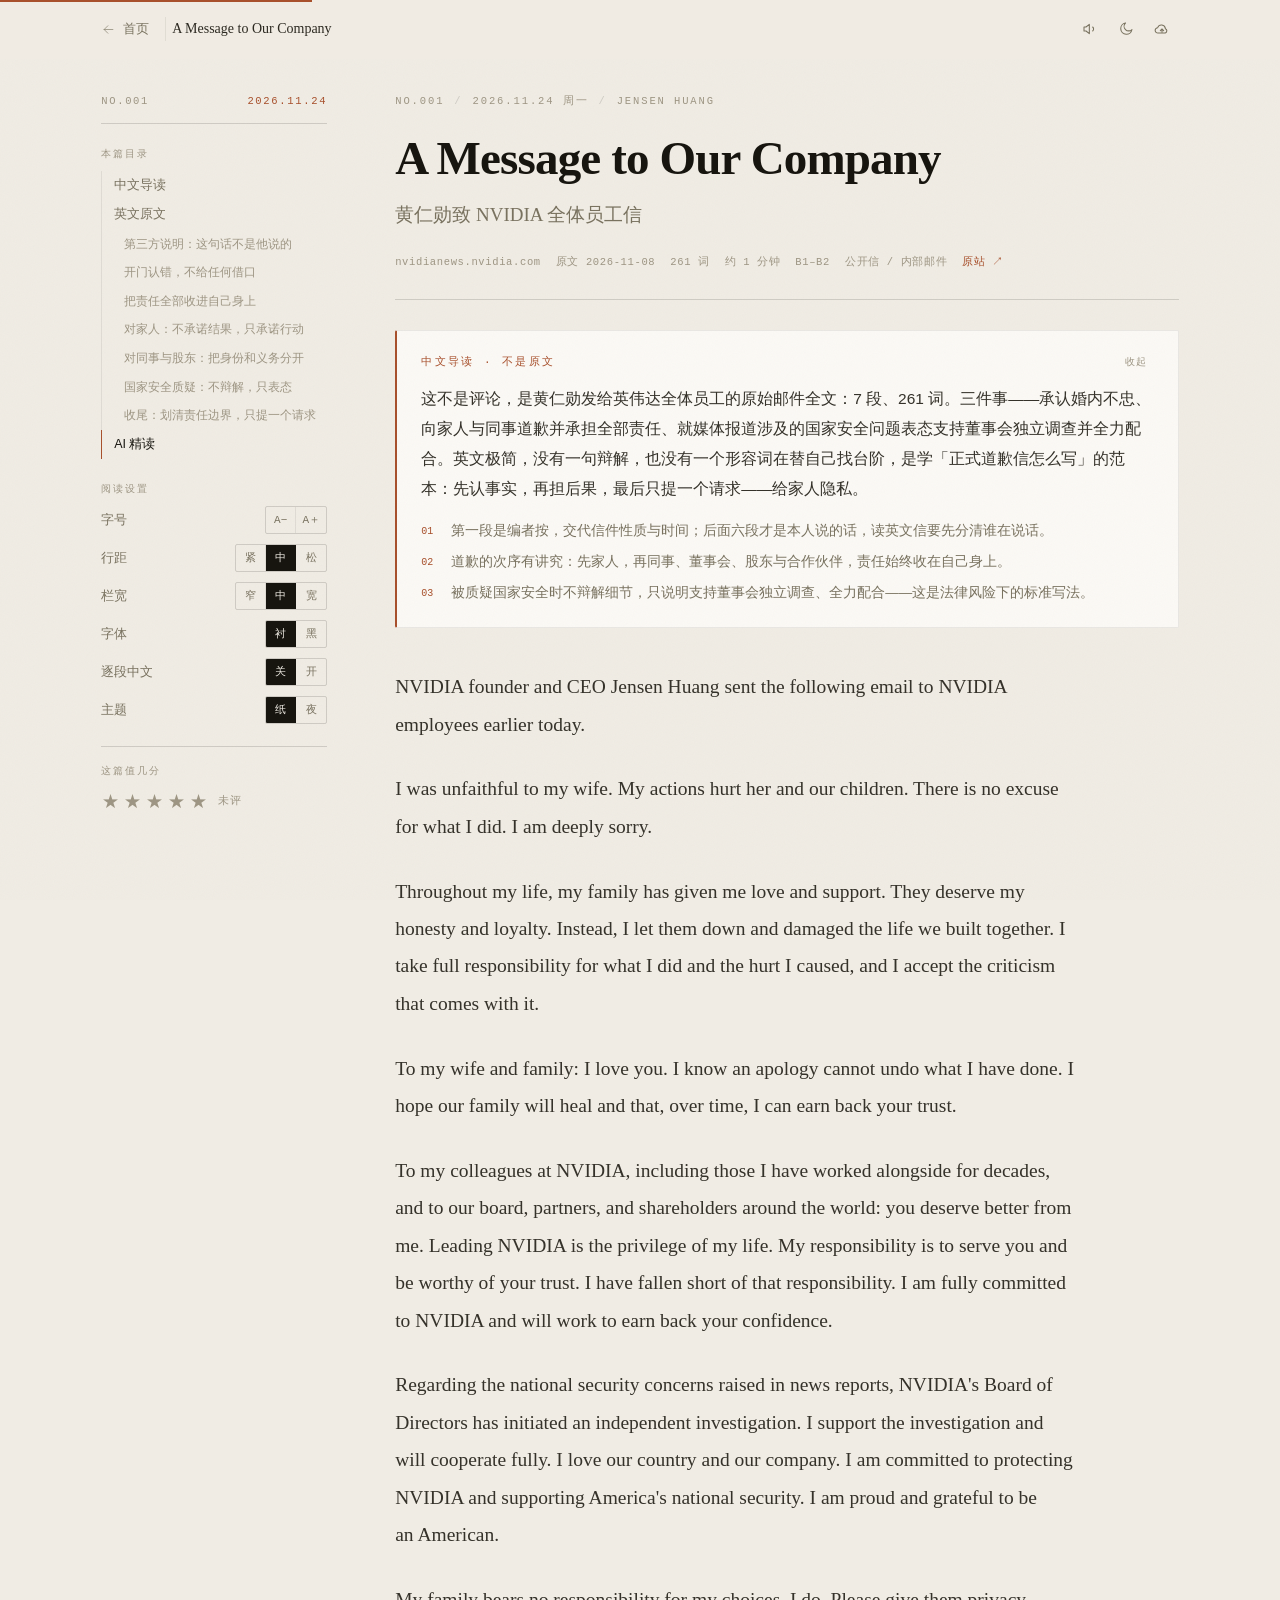
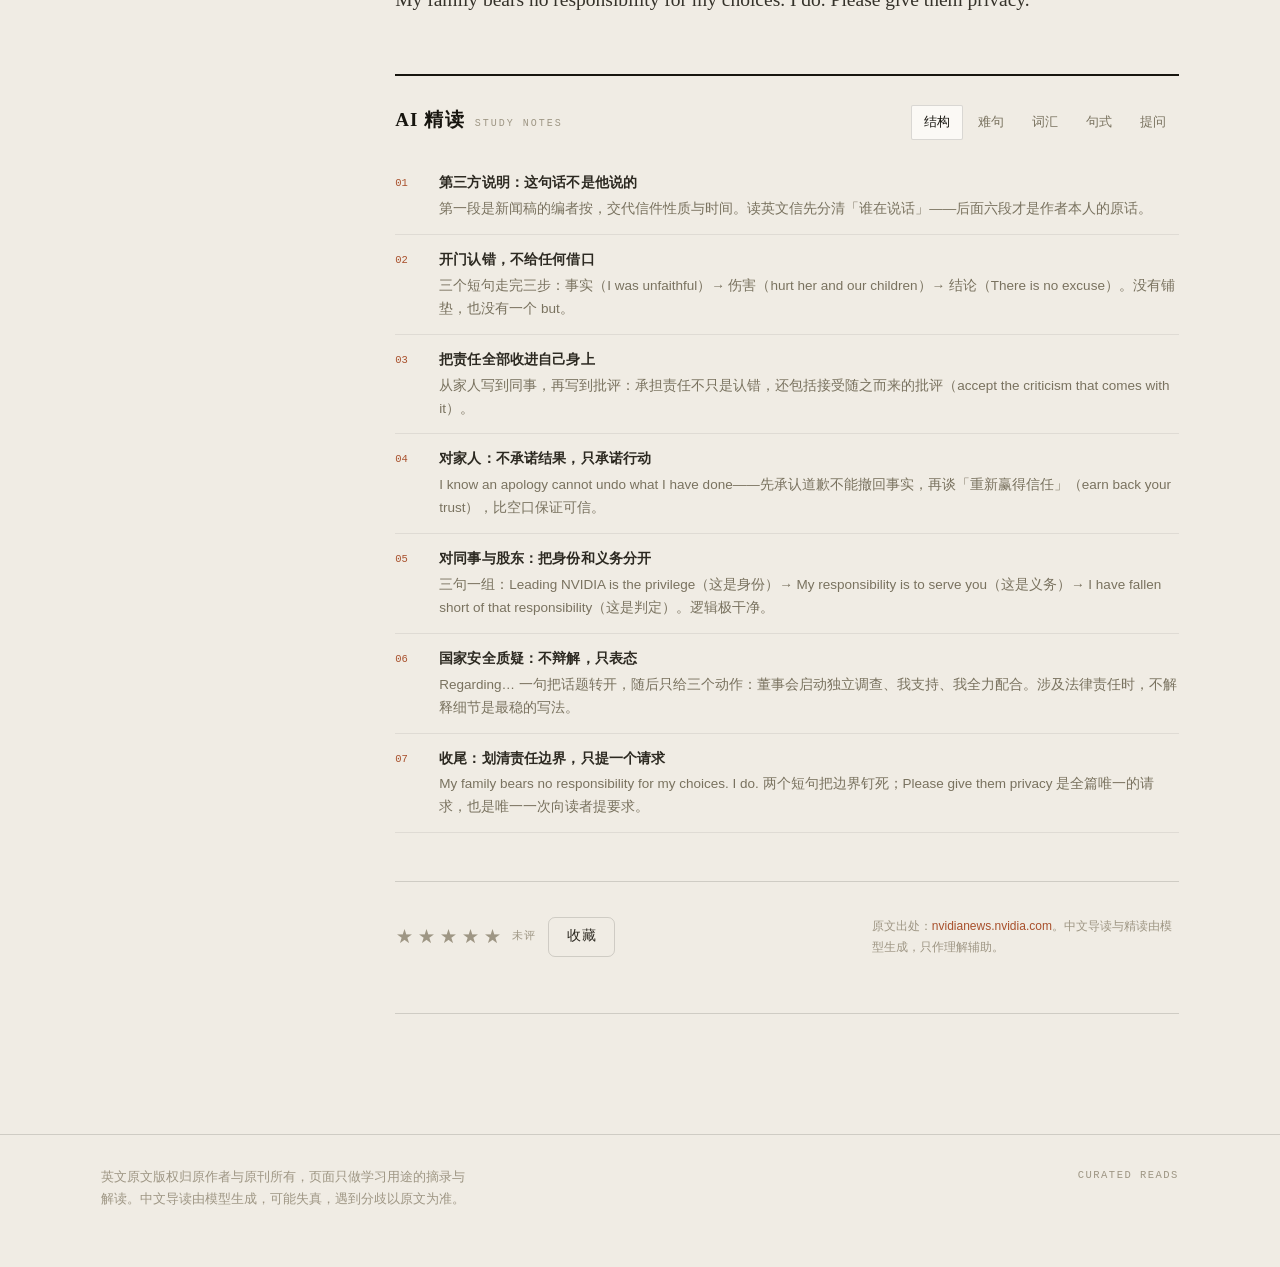
==== read.html @ 5b5bfa66 "重构为资料库式界面：独立阅读页 + AI 精读 + 同步重写 界面 - 首页改成应用壳：左侧资料库导航（文章/书籍/剧集/电影/收藏）+ 大标题 + 排序 + 继续阅读卡片 - 新增 read.htm" ====
<!DOCTYPE html>
<html lang="zh-CN" data-theme="paper">
<head>
<meta charset="utf-8">
<meta name="viewport" content="width=device-width, initial-scale=1, viewport-fit=cover">
<title>阅读 · Curated Reads</title>
<meta name="description" content="英文原文全文 + 中文导读 + AI 精读。">
<meta name="theme-color" content="#f2efe8" media="(prefers-color-scheme: light)">
<meta name="theme-color" content="#0c0d10" media="(prefers-color-scheme: dark)">
<link rel="icon" href="data:image/svg+xml,%3Csvg xmlns='http://www.w3.org/2000/svg' viewBox='0 0 32 32'%3E%3Crect width='32' height='32' fill='%2316140e'/%3E%3Ctext x='16' y='23' font-family='Georgia,serif' font-size='20' font-style='italic' fill='%23f2efe8' text-anchor='middle'%3ER%3C/text%3E%3C/svg%3E">
<link rel="stylesheet" href="assets/css/base.css">
<link rel="stylesheet" href="assets/css/read.css">
<script>
(function () {
  try {
    var p = JSON.parse(localStorage.getItem('cr.prefs.v2') || '{}');
    var t = p.theme || (window.matchMedia('(prefers-color-scheme: dark)').matches ? 'night' : 'paper');
    document.documentElement.dataset.theme = t;
  } catch (e) { document.documentElement.dataset.theme = 'paper'; }
})();
</script>
</head>
<body>

<div class="progress"><i id="bar"></i></div>

<header class="rbar" id="rbar">
  <div class="shell rbar__in">
    <a class="rbar__back" href="./"><svg viewBox="0 0 24 24" fill="none" stroke="currentColor" stroke-linecap="round" stroke-linejoin="round"><path d="M19 12H5M11 18l-6-6 6-6"/></svg>首页</a>
    <span class="rbar__title" id="rbarTitle"></span>
    <div class="rbar__tools">
      <button class="tool rail-toggle" id="openRail" aria-label="目录与设置"><svg viewBox="0 0 24 24" fill="none" stroke="currentColor" stroke-linecap="round"><path d="M4 7h16M4 12h16M4 17h16"/></svg></button>
      <button class="tool" id="speakBtn" aria-label="朗读原文" title="朗读原文（英文）"><svg viewBox="0 0 24 24" fill="none" stroke="currentColor" stroke-linecap="round" stroke-linejoin="round"><path d="M11 5 6 9H3v6h3l5 4z"/><path d="M16 9a4 4 0 0 1 0 6"/></svg></button>
      <button class="tool" data-theme-toggle data-theme-icon aria-label="切换深浅色"><svg viewBox="0 0 24 24" fill="none" stroke="currentColor" stroke-linecap="round" stroke-linejoin="round"><path d="M21 12.8A8.5 8.5 0 1 1 11.2 3a6.6 6.6 0 0 0 9.8 9.8z"/></svg></button>
      <button class="tool" data-open-sync aria-label="同步评分"><svg viewBox="0 0 24 24" fill="none" stroke="currentColor" stroke-linecap="round" stroke-linejoin="round"><path d="M6 18a4 4 0 0 1-.5-8 6 6 0 0 1 11.6 1.5A3.5 3.5 0 0 1 17 18z"/><path d="M12 12v5M9.5 14.5 12 12l2.5 2.5"/></svg></button>
    </div>
  </div>
</header>

<div class="scrim" id="railScrim"></div>

<main class="shell reader">

  <aside class="rail" id="rail">
    <div class="rail__issue"><span id="railNo">No.—</span><b id="railDate"></b></div>

    <p class="rail__label">本篇目录</p>
    <ul class="toc" id="toc"></ul>

    <p class="rail__label">阅读设置</p>
    <div class="prefs">
      <div class="pref">
        <span>字号</span>
        <span class="pref__seg"><button data-size="-1" aria-label="减小字号">A−</button><button data-size="1" aria-label="增大字号">A＋</button></span>
      </div>
      <div class="pref">
        <span>行距</span>
        <span class="pref__seg" id="leadSeg"><button data-lead="0">紧</button><button data-lead="1">中</button><button data-lead="2">松</button></span>
      </div>
      <div class="pref">
        <span>栏宽</span>
        <span class="pref__seg" id="measureSeg"><button data-measure="0">窄</button><button data-measure="1">中</button><button data-measure="2">宽</button></span>
      </div>
      <div class="pref">
        <span>字体</span>
        <span class="pref__seg" id="fontSeg"><button data-font="serif">衬</button><button data-font="sans">黑</button></span>
      </div>
      <div class="pref" id="transPref" hidden>
        <span>逐段中文</span>
        <span class="pref__seg" id="transSeg"><button data-trans="0">关</button><button data-trans="1">开</button></span>
      </div>
      <div class="pref">
        <span>主题</span>
        <span class="pref__seg" id="themeSeg"><button data-theme-set="paper">纸</button><button data-theme-set="night">夜</button></span>
      </div>
    </div>

    <div class="rail__rate">
      <p class="rail__label" style="margin-top:0">这篇值几分</p>
      <div id="railStars"></div>
    </div>
  </aside>

  <article class="doc" id="doc">
    <div class="doc__head">
      <p class="kicker">载入中…</p>
    </div>
  </article>

</main>

<footer class="foot">
  <div class="shell foot__in">
    <p>英文原文版权归原作者与原刊所有，页面只做学习用途的摘录与解读。中文导读由模型生成，可能失真，遇到分歧以原文为准。</p>
    <div class="foot__meta">CURATED READS</div>
  </div>
</footer>

<script src="assets/js/lib.js"></script>
<script src="assets/js/repo.js"></script>
<script src="assets/js/read.js"></script>
</body>
</html>
---- assets/css/base.css ----
/* ═══════════════════════════════════════════════════════════
   Curated Reads · 设计系统
   纸本编辑部：细线、大留白、衬线英文标题、等宽微标签
   ═══════════════════════════════════════════════════════════ */

:root {
  /* 字体 */
  --font-ui: -apple-system, BlinkMacSystemFont, "Segoe UI", "PingFang SC",
    "Hiragino Sans GB", "Microsoft YaHei", "Noto Sans SC", sans-serif;
  --font-latin: "Iowan Old Style", Georgia, "Times New Roman", "Songti SC", serif;
  --font-cjk: "Songti SC", "Noto Serif SC", "Source Han Serif SC", "SimSun", serif;
  --font-mono: "SF Mono", "JetBrains Mono", Consolas, "Courier New", monospace;

  /* 纸面 · 亮 */
  --paper: #f0ece4;
  --paper-raised: #fbf9f5;
  --paper-sunken: #e6e1d6;
  --ink: #17150f;
  --ink-soft: #2c2921;
  --body: #35322a;
  --muted: #79725f;
  --faint: #9e9684;
  --rule: rgba(23, 21, 15, 0.15);
  --rule-soft: rgba(23, 21, 15, 0.075);
  --accent: #a8502c;
  --accent-ink: #fbf9f5;
  --accent-wash: rgba(168, 80, 44, 0.08);
  --shadow-sm: 0 1px 1px rgba(23, 21, 15, 0.04);
  --shadow-md: 0 1px 2px rgba(23, 21, 15, 0.05), 0 18px 40px -28px rgba(23, 21, 15, 0.35);
  --grain-opacity: 0.032;
  --grain-blend: multiply;

  /* 圆角 */
  --r-sm: 7px;
  --r-md: 11px;
  --r-lg: 16px;

  /* 尺寸 */
  --shell: 1180px;
  --gut: clamp(20px, 4vw, 52px);
  --rail: 230px;
  --sidebar: 244px;

  /* 稿面排版（阅读页可调，由 JS 覆盖到 .doc 上） */
  --rd-size: 19.5px;
  --rd-lead: 1.92;
  --rd-measure: 34em;
  --rd-font: var(--font-latin);
}

html[data-theme="night"] {
  --paper: #111214;
  --paper-raised: #191b1e;
  --paper-sunken: #0b0c0d;
  --ink: #f0efea;
  --ink-soft: #dbd9d2;
  --body: #c2c0b8;
  --muted: #94918a;
  --faint: #6e6b64;
  --rule: rgba(240, 239, 234, 0.18);
  --rule-soft: rgba(240, 239, 234, 0.085);
  --accent: #d97757;
  --accent-ink: #1a0f0a;
  --accent-wash: rgba(217, 119, 87, 0.12);
  --shadow-sm: 0 1px 1px rgba(0, 0, 0, 0.4);
  --shadow-md: 0 1px 1px rgba(0, 0, 0, 0.5), 0 24px 60px -30px rgba(0, 0, 0, 0.9);
  --grain-opacity: 0.045;
  --grain-blend: screen;
}

/* ── 基础重置 ───────────────────────────────────────────── */
*, *::before, *::after { box-sizing: border-box; }

html {
  -webkit-text-size-adjust: 100%;
  scroll-behavior: smooth;
}

body {
  margin: 0;
  background: var(--paper);
  color: var(--body);
  font-family: var(--font-ui);
  font-size: 16px;
  line-height: 1.7;
  -webkit-font-smoothing: antialiased;
  -moz-osx-font-smoothing: grayscale;
  text-rendering: optimizeLegibility;
  min-height: 100vh;
  overflow-x: hidden;
}

/* 纸面颗粒：极轻的一层，避免大色块显得数字化 */
body::after {
  content: "";
  position: fixed;
  inset: 0;
  z-index: 1;
  pointer-events: none;
  opacity: var(--grain-opacity);
  mix-blend-mode: var(--grain-blend);
  background-image: url("data:image/svg+xml,%3Csvg xmlns='http://www.w3.org/2000/svg' width='140' height='140'%3E%3Cfilter id='n'%3E%3CfeTurbulence type='fractalNoise' baseFrequency='0.9' numOctaves='3'/%3E%3C/filter%3E%3Crect width='140' height='140' filter='url(%23n)'/%3E%3C/svg%3E");
}

img, svg { display: block; max-width: 100%; }
a { color: inherit; text-decoration: none; }
button { font: inherit; color: inherit; background: none; border: 0; cursor: pointer; }
::selection { background: var(--accent); color: var(--accent-ink); }

:focus-visible {
  outline: 2px solid var(--accent);
  outline-offset: 3px;
}

.shell {
  width: 100%;
  max-width: var(--shell);
  margin: 0 auto;
  padding-inline: var(--gut);
}

.sr {
  position: absolute;
  width: 1px; height: 1px;
  padding: 0; margin: -1px;
  overflow: hidden; clip: rect(0 0 0 0);
  white-space: nowrap; border: 0;
}

/* ── 微标签：全站统一的「编辑部」语气 ───────────────────── */
.kicker {
  font-family: var(--font-mono);
  font-size: 11px;
  letter-spacing: 0.22em;
  text-transform: uppercase;
  color: var(--muted);
  font-weight: 400;
}

.rule {
  height: 1px;
  background: var(--rule);
  border: 0;
  margin: 0;
}

/* ── 按钮 ──────────────────────────────────────────────── */
.btn {
  --h: 40px;
  display: inline-flex;
  align-items: center;
  justify-content: center;
  gap: 8px;
  height: var(--h);
  padding: 0 18px;
  border: 1px solid var(--rule);
  border-radius: var(--r-sm);
  font-size: 13.5px;
  letter-spacing: 0.02em;
  color: var(--ink-soft);
  background: transparent;
  transition: background-color 0.18s ease, border-color 0.18s ease, color 0.18s ease, transform 0.18s ease;
  white-space: nowrap;
}
.btn:hover { border-color: var(--ink); color: var(--ink); }
.btn:active { transform: translateY(1px); }
.btn--solid {
  background: var(--ink);
  border-color: var(--ink);
  color: var(--paper);
}
.btn--solid:hover { background: var(--accent); border-color: var(--accent); color: var(--accent-ink); }
.btn--accent { color: var(--accent); border-color: var(--rule); }
.btn--accent:hover { border-color: var(--accent); }
.btn--ghost { border-color: transparent; color: var(--muted); padding: 0 10px; }
.btn--ghost:hover { color: var(--ink); border-color: var(--rule); }
.btn--icon { width: var(--h); padding: 0; }
.btn[disabled] { opacity: 0.45; pointer-events: none; }
.btn svg { width: 15px; height: 15px; stroke-width: 1.6; }

/* ── 评分 ──────────────────────────────────────────────── */
.stars {
  display: inline-flex;
  align-items: center;
  gap: 3px;
}
.stars button {
  padding: 1px;
  line-height: 1;
  color: var(--faint);
  font-size: 17px;
  transition: color 0.15s ease, transform 0.15s ease;
}
.stars button:hover { transform: translateY(-2px); }
.stars button.on { color: var(--accent); }
.stars .note {
  margin-left: 7px;
  font-family: var(--font-mono);
  font-size: 10.5px;
  letter-spacing: 0.1em;
  color: var(--faint);
  text-transform: uppercase;
}

/* ── 标签 ──────────────────────────────────────────────── */
.tags { display: flex; flex-wrap: wrap; gap: 6px; }
.tag {
  font-family: var(--font-mono);
  font-size: 10.5px;
  letter-spacing: 0.1em;
  text-transform: uppercase;
  color: var(--muted);
  border: 1px solid var(--rule-soft);
  padding: 3px 8px;
  border-radius: var(--r-sm);
  white-space: nowrap;
}
.tag--accent { color: var(--accent); border-color: color-mix(in srgb, var(--accent) 35%, transparent); }

/* ── 页脚 ──────────────────────────────────────────────── */
.foot {
  border-top: 1px solid var(--rule);
  margin-top: 80px;
  padding: 32px 0 56px;
}
.foot__in {
  display: flex;
  flex-wrap: wrap;
  gap: 18px 40px;
  justify-content: space-between;
  align-items: flex-start;
}
.foot p { margin: 0; max-width: 54ch; font-size: 12.5px; color: var(--faint); line-height: 1.75; }
.foot__meta { font-family: var(--font-mono); font-size: 10.5px; letter-spacing: 0.14em; text-transform: uppercase; color: var(--faint); }

/* ── 抽屉（设置 / 同步） ───────────────────────────────── */
.scrim {
  position: fixed;
  inset: 0;
  z-index: 90;
  background: rgba(10, 9, 6, 0.42);
  backdrop-filter: blur(2px);
  opacity: 0;
  pointer-events: none;
  transition: opacity 0.24s ease;
}
.scrim.on { opacity: 1; pointer-events: auto; }

.drawer {
  position: fixed;
  top: 0; right: 0;
  z-index: 91;
  width: min(420px, 92vw);
  height: 100%;
  overflow-y: auto;
  background: var(--paper-raised);
  border-left: 1px solid var(--rule);
  box-shadow: -30px 0 60px -40px rgba(0, 0, 0, 0.5);
  transform: translateX(101%);
  transition: transform 0.34s cubic-bezier(0.22, 0.8, 0.24, 1);
  padding: 22px 26px 40px;
}
.drawer.on { transform: none; }
.drawer__head {
  display: flex;
  align-items: center;
  justify-content: space-between;
  padding-bottom: 14px;
  border-bottom: 1px solid var(--rule);
  margin-bottom: 22px;
}
.drawer__head h2 {
  font-size: 15px;
  font-weight: 500;
  letter-spacing: 0.06em;
  margin: 0;
  color: var(--ink);
}
.drawer h3 {
  font-family: var(--font-mono);
  font-size: 10.5px;
  letter-spacing: 0.2em;
  text-transform: uppercase;
  color: var(--faint);
  margin: 26px 0 10px;
  font-weight: 400;
}
.field { margin-bottom: 14px; }
.field label { display: block; font-size: 12.5px; color: var(--muted); margin-bottom: 6px; }
.input {
  width: 100%;
  height: 40px;
  padding: 0 12px;
  background: var(--paper);
  border: 1px solid var(--rule);
  border-radius: var(--r-sm);
  color: var(--ink);
  font-size: 13.5px;
  font-family: var(--font-mono);
  transition: border-color 0.16s ease;
}
.input:focus { outline: none; border-color: var(--accent); }
textarea.input { height: auto; padding: 10px 12px; line-height: 1.6; resize: vertical; }

.check {
  display: flex;
  align-items: flex-start;
  gap: 9px;
  font-size: 12.5px;
  color: var(--muted);
  line-height: 1.6;
  cursor: pointer;
  margin: 10px 0;
}
.check input { margin: 3px 0 0; accent-color: var(--accent); }

.status {
  display: flex;
  align-items: center;
  gap: 8px;
  padding: 10px 12px;
  border: 1px solid var(--rule-soft);
  border-radius: var(--r-sm);
  font-size: 12.5px;
  color: var(--muted);
  background: var(--paper);
  line-height: 1.55;
}
.status .dot {
  width: 7px; height: 7px;
  border-radius: 50%;
  background: var(--faint);
  flex: none;
}
.status[data-state="ok"] .dot { background: #3f7d52; }
.status[data-state="busy"] .dot { background: var(--accent); animation: pulse 1.1s ease-in-out infinite; }
.status[data-state="err"] .dot { background: #a63a2c; }
@keyframes pulse { 50% { opacity: 0.25; } }

.hint { font-size: 12px; color: var(--faint); line-height: 1.7; margin: 10px 0 0; }
.hint code {
  font-family: var(--font-mono);
  font-size: 11px;
  background: var(--rule-soft);
  padding: 1px 5px;
  border-radius: var(--r-sm);
}
.row-2 { display: flex; gap: 10px; }
.row-2 > * { flex: 1; }

/* ── 吐司 ──────────────────────────────────────────────── */
.toast {
  position: fixed;
  left: 50%;
  bottom: 28px;
  z-index: 120;
  transform: translate(-50%, 20px);
  background: var(--ink);
  color: var(--paper);
  font-size: 13px;
  padding: 10px 18px;
  border-radius: var(--r-sm);
  opacity: 0;
  pointer-events: none;
  transition: opacity 0.22s ease, transform 0.22s ease;
  max-width: 90vw;
  text-align: center;
  box-shadow: var(--shadow-md);
}
.toast.on { opacity: 1; transform: translate(-50%, 0); }

@media (max-width: 720px) {
  .foot { margin-top: 56px; }
}
---- assets/css/read.css ----
/* ═══════════════════════════════════════════════════════════
   阅读页
   ═══════════════════════════════════════════════════════════ */

.progress {
  position: fixed;
  top: 0; left: 0;
  z-index: 60;
  height: 2px;
  width: 100%;
  background: transparent;
  pointer-events: none;
}
.progress i {
  display: block;
  height: 100%;
  width: 0;
  background: var(--accent);
  transition: width 0.08s linear;
}

/* ── 阅读页顶栏 ────────────────────────────────────────── */
.rbar {
  position: sticky;
  top: 0;
  z-index: 50;
  background: color-mix(in srgb, var(--paper) 90%, transparent);
  backdrop-filter: saturate(150%) blur(12px);
  -webkit-backdrop-filter: saturate(150%) blur(12px);
  border-bottom: 1px solid transparent;
  transition: border-color 0.2s ease, background-color 0.2s ease;
}
.rbar.stuck { border-bottom-color: var(--rule-soft); }
.rbar__in {
  display: flex;
  align-items: center;
  gap: 14px;
  height: 58px;
}
.rbar__back {
  display: inline-flex;
  align-items: center;
  gap: 7px;
  font-size: 13px;
  color: var(--muted);
  transition: color 0.16s ease;
  flex: none;
}
.rbar__back:hover { color: var(--ink); }
.rbar__back svg { width: 15px; height: 15px; }

.rbar__title {
  min-width: 0;
  flex: 1;
  font-family: var(--font-latin);
  font-size: 14px;
  color: var(--ink-soft);
  white-space: nowrap;
  overflow: hidden;
  text-overflow: ellipsis;
  opacity: 0;
  transform: translateY(4px);
  transition: opacity 0.24s ease, transform 0.24s ease;
  padding-left: 6px;
  border-left: 1px solid var(--rule-soft);
  margin-left: 2px;
}
.rbar.stuck .rbar__title { opacity: 1; transform: none; }

.rbar__tools { display: flex; align-items: center; gap: 2px; flex: none; }
.tool {
  width: 34px; height: 34px;
  display: grid; place-items: center;
  color: var(--muted);
  border-radius: 2px;
  transition: color 0.16s ease, background-color 0.16s ease;
}
.tool:hover { color: var(--ink); background: var(--rule-soft); }
.tool svg { width: 16px; height: 16px; stroke-width: 1.6; }
.tool--wide { width: auto; padding: 0 10px; gap: 6px; font-size: 12.5px; }
.tool--wide svg { width: 14px; height: 14px; }

/* ── 版式 ──────────────────────────────────────────────── */
.reader {
  display: grid;
  grid-template-columns: var(--rail) minmax(0, 1fr);
  gap: clamp(30px, 5vw, 72px);
  align-items: start;
  padding-top: clamp(22px, 3vw, 34px);
  padding-bottom: 40px;
}

.rail {
  position: sticky;
  top: 82px;
  max-height: calc(100vh - 106px);
  overflow-y: auto;
  overscroll-behavior: contain;
  padding-right: 4px;
  scrollbar-width: thin;
}
.rail::-webkit-scrollbar { width: 3px; }
.rail::-webkit-scrollbar-thumb { background: var(--rule); }

.rail__issue {
  font-family: var(--font-mono);
  font-size: 10.5px;
  letter-spacing: 0.16em;
  text-transform: uppercase;
  color: var(--faint);
  padding-bottom: 12px;
  border-bottom: 1px solid var(--rule);
  display: flex;
  justify-content: space-between;
  gap: 10px;
}
.rail__issue b { color: var(--accent); font-weight: 500; }

.rail__label {
  font-family: var(--font-mono);
  font-size: 10px;
  letter-spacing: 0.2em;
  text-transform: uppercase;
  color: var(--faint);
  margin: 22px 0 8px;
}

.toc { list-style: none; margin: 0; padding: 0; border-left: 1px solid var(--rule-soft); }
.toc a {
  display: block;
  padding: 5px 0 5px 12px;
  margin-left: -1px;
  border-left: 1px solid transparent;
  font-size: 12.5px;
  line-height: 1.55;
  color: var(--muted);
  transition: color 0.16s ease, border-color 0.16s ease;
}
.toc a:hover { color: var(--ink); }
.toc a.on { color: var(--ink); border-left-color: var(--accent); }
.toc .sub a { padding-left: 22px; font-size: 12px; color: var(--faint); }
.toc .sub a.on { color: var(--ink-soft); }

/* 阅读设置 */
.prefs { display: grid; gap: 10px; }
.pref {
  display: flex;
  align-items: center;
  justify-content: space-between;
  gap: 10px;
  font-size: 12.5px;
  color: var(--muted);
}
.pref__val {
  font-family: var(--font-mono);
  font-size: 10.5px;
  color: var(--faint);
  letter-spacing: 0.08em;
  min-width: 36px;
  text-align: right;
}
.pref__seg { display: flex; border: 1px solid var(--rule); border-radius: 2px; overflow: hidden; }
.pref__seg button {
  width: 30px; height: 26px;
  font-family: var(--font-mono);
  font-size: 11px;
  color: var(--muted);
  border-right: 1px solid var(--rule-soft);
  transition: background-color 0.14s ease, color 0.14s ease;
}
.pref__seg button:last-child { border-right: 0; }
.pref__seg button:hover { color: var(--ink); }
.pref__seg button.on { background: var(--ink); color: var(--paper); }

.rail__rate { margin-top: 22px; padding-top: 16px; border-top: 1px solid var(--rule); }

/* ── 文件头 ────────────────────────────────────────────── */
.doc { min-width: 0; }

.doc__head { padding-bottom: 26px; border-bottom: 1px solid var(--rule); }
.doc__kick {
  display: flex;
  flex-wrap: wrap;
  align-items: center;
  gap: 10px;
  font-family: var(--font-mono);
  font-size: 10.5px;
  letter-spacing: 0.18em;
  text-transform: uppercase;
  color: var(--faint);
  margin-bottom: 20px;
}
.doc__kick .sl { color: var(--rule); }
.doc h1 {
  margin: 0;
  font-family: var(--font-latin);
  font-weight: 600;
  font-size: clamp(28px, 4.1vw, 47px);
  line-height: 1.16;
  letter-spacing: -0.018em;
  color: var(--ink);
  text-wrap: balance;
}
.doc__zh {
  margin: 14px 0 0;
  font-family: var(--font-cjk);
  font-size: clamp(16px, 1.8vw, 19px);
  font-weight: 400;
  line-height: 1.7;
  color: var(--muted);
}
.doc__meta {
  display: flex;
  flex-wrap: wrap;
  align-items: center;
  gap: 6px 15px;
  margin-top: 22px;
  font-family: var(--font-mono);
  font-size: 10.5px;
  letter-spacing: 0.06em;
  color: var(--faint);
}
.doc__meta > span { white-space: nowrap; }
.doc__meta a { color: var(--accent); border-bottom: 1px solid transparent; }
.doc__meta a:hover { border-bottom-color: var(--accent); }

/* ── 导读 ──────────────────────────────────────────────── */
.brief {
  margin: 30px 0 0;
  padding: 22px 24px;
  background: var(--paper-raised);
  border: 1px solid var(--rule-soft);
  border-left: 2px solid var(--accent);
  border-radius: 2px;
}
.brief__head {
  display: flex;
  align-items: center;
  justify-content: space-between;
  gap: 12px;
  margin-bottom: 12px;
}
.brief__head .kicker { color: var(--accent); }
.brief__head button {
  font-family: var(--font-mono);
  font-size: 10px;
  letter-spacing: 0.14em;
  text-transform: uppercase;
  color: var(--faint);
}
.brief__head button:hover { color: var(--ink); }
.brief p {
  margin: 0;
  font-size: 15.5px;
  line-height: 1.95;
  color: var(--body);
}
.brief__points { list-style: none; margin: 16px 0 0; padding: 0; display: grid; gap: 8px; }
.brief__points li {
  display: grid;
  grid-template-columns: 22px 1fr;
  gap: 8px;
  font-size: 13.5px;
  line-height: 1.7;
  color: var(--muted);
}
.brief__points .n { font-family: var(--font-mono); font-size: 10px; color: var(--accent); padding-top: 3px; }
.brief.collapsed p, .brief.collapsed .brief__points { display: none; }

/* ── 原文 ──────────────────────────────────────────────── */
.text {
  margin: 40px 0 0;
  font-family: var(--rd-font);
  font-size: var(--rd-size);
  line-height: var(--rd-lead);
  color: var(--body);
  max-width: var(--rd-measure);
  counter-reset: para;
}
.text > p {
  margin: 0 0 1.4em;
  position: relative;
  counter-increment: para;
  hyphens: auto;
  text-wrap: pretty;
}
.text > p::before {
  content: counter(para);
  position: absolute;
  left: -34px;
  top: 0.7em;
  font-family: var(--font-mono);
  font-size: 9.5px;
  color: var(--faint);
  opacity: 0;
  transition: opacity 0.2s ease;
  font-variant-numeric: tabular-nums;
}
.text > p:hover::before { opacity: 0.75; }
.text.nocap > p:first-of-type::first-letter {
  float: none;
  font-size: inherit;
  line-height: inherit;
  padding: 0;
  color: inherit;
  font-weight: inherit;
}
.text > p:first-of-type::first-letter {
  float: left;
  font-size: 3.32em;
  line-height: 0.82;
  padding: 0.06em 0.1em 0 0;
  color: var(--ink);
  font-weight: 600;
}
.text > p.zh {
  counter-increment: none;
  font-family: var(--font-cjk);
  font-size: 15px;
  line-height: 1.95;
  color: var(--muted);
  margin-top: -0.7em;
  padding-left: 14px;
  border-left: 1px solid var(--rule-soft);
}
.text > p.zh::before { display: none; }
.text > p.zh::first-letter { float: none; font-size: inherit; padding: 0; }

/* 生词点选 */
.text .w { cursor: pointer; border-radius: 2px; transition: background-color 0.16s ease; }
.text > p.speaking { background: var(--accent-wash); border-radius: var(--r-sm); box-shadow: 0 0 0 8px var(--accent-wash); }
.text .w:hover { background: var(--accent-wash); }
.text .w.lit { background: color-mix(in srgb, var(--accent) 22%, transparent); }

/* ── 精读 ──────────────────────────────────────────────── */
.study {
  margin: 56px 0 0;
  padding-top: 28px;
  border-top: 2px solid var(--ink);
}
.study__head {
  display: flex;
  flex-wrap: wrap;
  align-items: baseline;
  justify-content: space-between;
  gap: 14px;
  margin-bottom: 18px;
}
.study__head h2 {
  margin: 0;
  font-family: var(--font-cjk);
  font-size: 19px;
  font-weight: 700;
  letter-spacing: 0.06em;
  color: var(--ink);
}
.study__head h2 span {
  font-family: var(--font-mono);
  font-size: 10px;
  letter-spacing: 0.2em;
  color: var(--faint);
  margin-left: 10px;
  text-transform: uppercase;
  font-weight: 400;
}
.tabs { display: flex; flex-wrap: wrap; gap: 2px; }
.tabs button {
  font-size: 12.5px;
  padding: 6px 12px;
  color: var(--muted);
  border: 1px solid transparent;
  border-radius: 2px;
  transition: color 0.16s ease, background-color 0.16s ease, border-color 0.16s ease;
}
.tabs button:hover { color: var(--ink); }
.tabs button.on { color: var(--ink); background: var(--paper-raised); border-color: var(--rule); }

.panel { display: none; }
.panel.on { display: block; animation: fade 0.3s ease; }
@keyframes fade { from { opacity: 0; transform: translateY(6px); } }

.panel h3 {
  font-family: var(--font-mono);
  font-size: 10px;
  letter-spacing: 0.2em;
  text-transform: uppercase;
  color: var(--faint);
  font-weight: 400;
  margin: 24px 0 10px;
}
.panel > h3:first-child { margin-top: 0; }

/* 结构地图 */
.outline { list-style: none; margin: 0; padding: 0; }
.outline li {
  display: grid;
  grid-template-columns: 30px 1fr;
  gap: 14px;
  padding: 13px 0;
  border-bottom: 1px solid var(--rule-soft);
}
.outline .no { font-family: var(--font-mono); font-size: 10.5px; color: var(--accent); padding-top: 4px; }
.outline h4 { margin: 0 0 3px; font-size: 14px; font-weight: 600; color: var(--ink-soft); letter-spacing: 0.01em; }
.outline p { margin: 0; font-size: 13.5px; line-height: 1.7; color: var(--muted); }
.outline .cue { font-family: var(--font-latin); font-style: italic; color: var(--faint); }

/* 难句 */
.sent { padding: 16px 0; border-bottom: 1px solid var(--rule-soft); }
.sent__en {
  margin: 0;
  font-family: var(--font-latin);
  font-size: 16px;
  line-height: 1.7;
  color: var(--ink-soft);
}
.sent__zh { margin: 8px 0 0; font-size: 13.5px; line-height: 1.75; color: var(--muted); }
.sent__gram {
  margin: 10px 0 0;
  font-size: 12.5px;
  line-height: 1.75;
  color: var(--faint);
  padding-left: 12px;
  border-left: 1px solid var(--rule);
}
.sent__gram b { color: var(--ink-soft); font-weight: 500; }

/* 词汇 */
.vocab { display: grid; gap: 0; }
.vocab__item {
  display: grid;
  grid-template-columns: minmax(0, 1fr) auto;
  align-items: baseline;
  gap: 10px;
  padding: 12px 0;
  border-bottom: 1px solid var(--rule-soft);
}
.vocab__w {
  font-family: var(--font-latin);
  font-size: 16.5px;
  color: var(--ink);
  letter-spacing: 0.01em;
}
.vocab__pos {
  font-family: var(--font-mono);
  font-size: 10px;
  letter-spacing: 0.08em;
  color: var(--faint);
  margin-left: 7px;
  text-transform: lowercase;
}
.vocab__zh { margin: 3px 0 0; font-size: 13px; color: var(--muted); line-height: 1.65; }
.vocab__ex {
  margin: 6px 0 0;
  font-family: var(--font-latin);
  font-size: 13.5px;
  line-height: 1.6;
  color: var(--faint);
  font-style: italic;
}
.vocab__say {
  width: 28px; height: 28px;
  display: grid; place-items: center;
  color: var(--faint);
  border: 1px solid var(--rule-soft);
  border-radius: 50%;
  flex: none;
}
.vocab__say:hover { color: var(--accent); border-color: var(--accent); }
.vocab__say svg { width: 12px; height: 12px; }

/* 句式 */
.pattern { padding: 15px 0; border-bottom: 1px solid var(--rule-soft); }
.pattern__p {
  margin: 0;
  font-family: var(--font-latin);
  font-size: 15.5px;
  line-height: 1.65;
  color: var(--ink);
}
.pattern__zh { margin: 5px 0 0; font-size: 13px; color: var(--muted); line-height: 1.7; }
.pattern__ex {
  margin: 8px 0 0;
  font-family: var(--font-latin);
  font-size: 13.5px;
  font-style: italic;
  line-height: 1.65;
  color: var(--faint);
}

/* 思辨 */
.quests { list-style: none; margin: 0; padding: 0; counter-reset: q; }
.quests li {
  position: relative;
  padding: 13px 0 13px 34px;
  border-bottom: 1px solid var(--rule-soft);
  font-size: 14.5px;
  line-height: 1.75;
  color: var(--body);
  counter-increment: q;
}
.quests li::before {
  content: "Q" counter(q);
  position: absolute;
  left: 0; top: 15px;
  font-family: var(--font-mono);
  font-size: 10px;
  letter-spacing: 0.06em;
  color: var(--accent);
}

/* ── 文末 ──────────────────────────────────────────────── */
.doc__foot {
  margin-top: 48px;
  padding-top: 22px;
  border-top: 1px solid var(--rule);
  display: flex;
  flex-wrap: wrap;
  align-items: center;
  gap: 14px 22px;
  justify-content: space-between;
}
.doc__foot .acts { display: flex; align-items: center; gap: 12px; flex-wrap: wrap; }
.doc__src { font-size: 12px; color: var(--faint); line-height: 1.7; max-width: 46ch; }
.doc__src a { color: var(--accent); }

.pager {
  display: grid;
  grid-template-columns: 1fr 1fr;
  gap: 1px;
  margin-top: 44px;
  border-top: 1px solid var(--rule);
}
.pager a {
  padding: 20px 0;
  display: block;
  transition: background-color 0.18s ease;
}
.pager a:hover { background: var(--accent-wash); }
.pager .k { font-family: var(--font-mono); font-size: 10px; letter-spacing: 0.18em; text-transform: uppercase; color: var(--faint); }
.pager .t {
  margin-top: 6px;
  font-family: var(--font-latin);
  font-size: 15px;
  line-height: 1.4;
  color: var(--ink-soft);
  display: -webkit-box;
  -webkit-line-clamp: 2;
  -webkit-box-orient: vertical;
  overflow: hidden;
}
.pager a.next { text-align: right; padding-left: 24px; border-left: 1px solid var(--rule); }
.pager a.prev { padding-right: 24px; }
.pager a.empty { pointer-events: none; opacity: 0.4; }

/* ── 移动端 ────────────────────────────────────────────── */
.rail-toggle { display: none; }
@media (max-width: 960px) {
  .reader { grid-template-columns: 1fr; }
  .rail {
    position: fixed;
    top: 0; left: 0;
    z-index: 91;
    width: min(320px, 88vw);
    height: 100%;
    max-height: none;
    overflow-y: auto;
    background: var(--paper-raised);
    border-right: 1px solid var(--rule);
    padding: 24px 22px 40px;
    transform: translateX(-101%);
    transition: transform 0.32s cubic-bezier(0.22, 0.8, 0.24, 1);
    box-shadow: 30px 0 60px -40px rgba(0, 0, 0, 0.5);
  }
  .rail.on { transform: none; }
  .rail-toggle { display: grid; }
  .text > p::before { display: none; }
}

@media (max-width: 640px) {
  .doc h1 { font-size: 27px; }
  .brief { padding: 18px 16px; margin-top: 24px; }
  .text { font-size: calc(var(--rd-size) - 1.5px); margin-top: 30px; }
  .doc__foot { flex-direction: column; align-items: flex-start; }
  .pager { grid-template-columns: 1fr; }
  .pager a.next { text-align: left; padding-left: 0; border-left: 0; border-top: 1px solid var(--rule-soft); }
  .tabs { width: 100%; }
  .tabs button { flex: 1; padding: 6px 4px; font-size: 12px; }
}
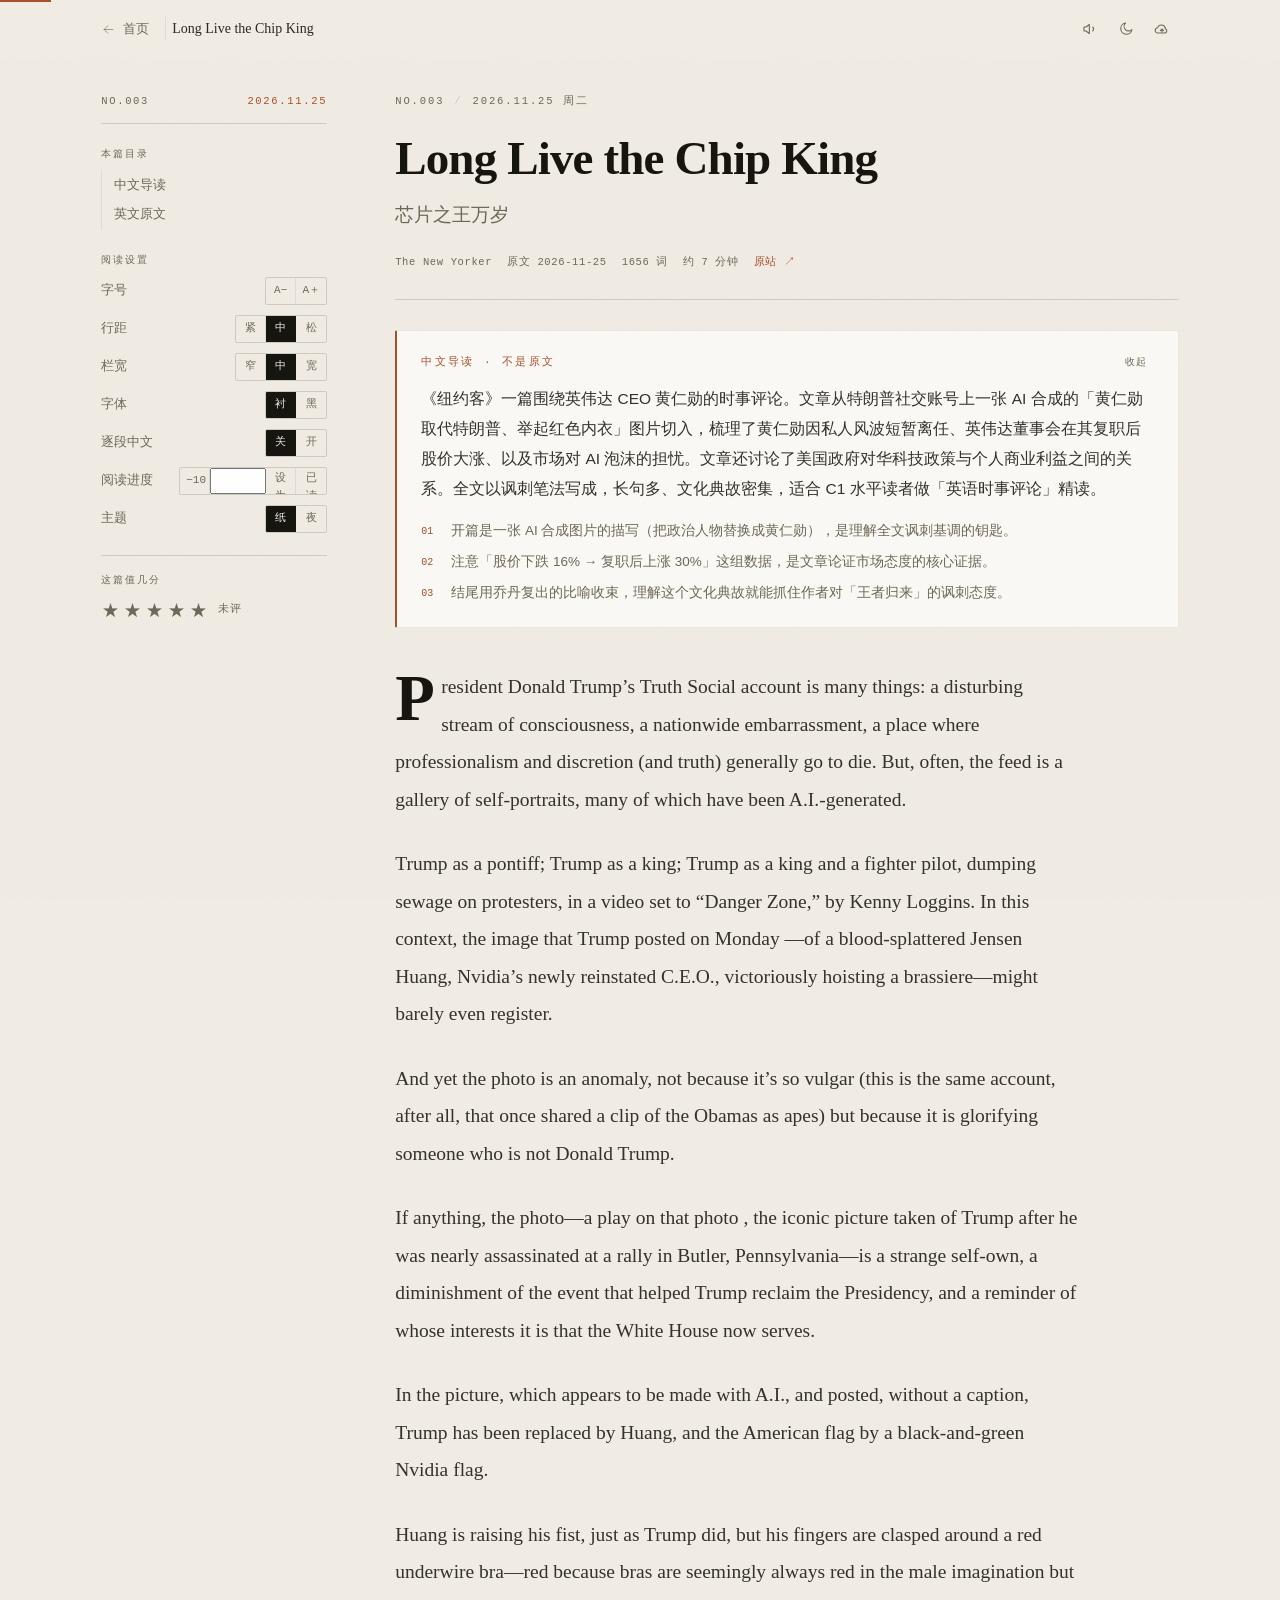
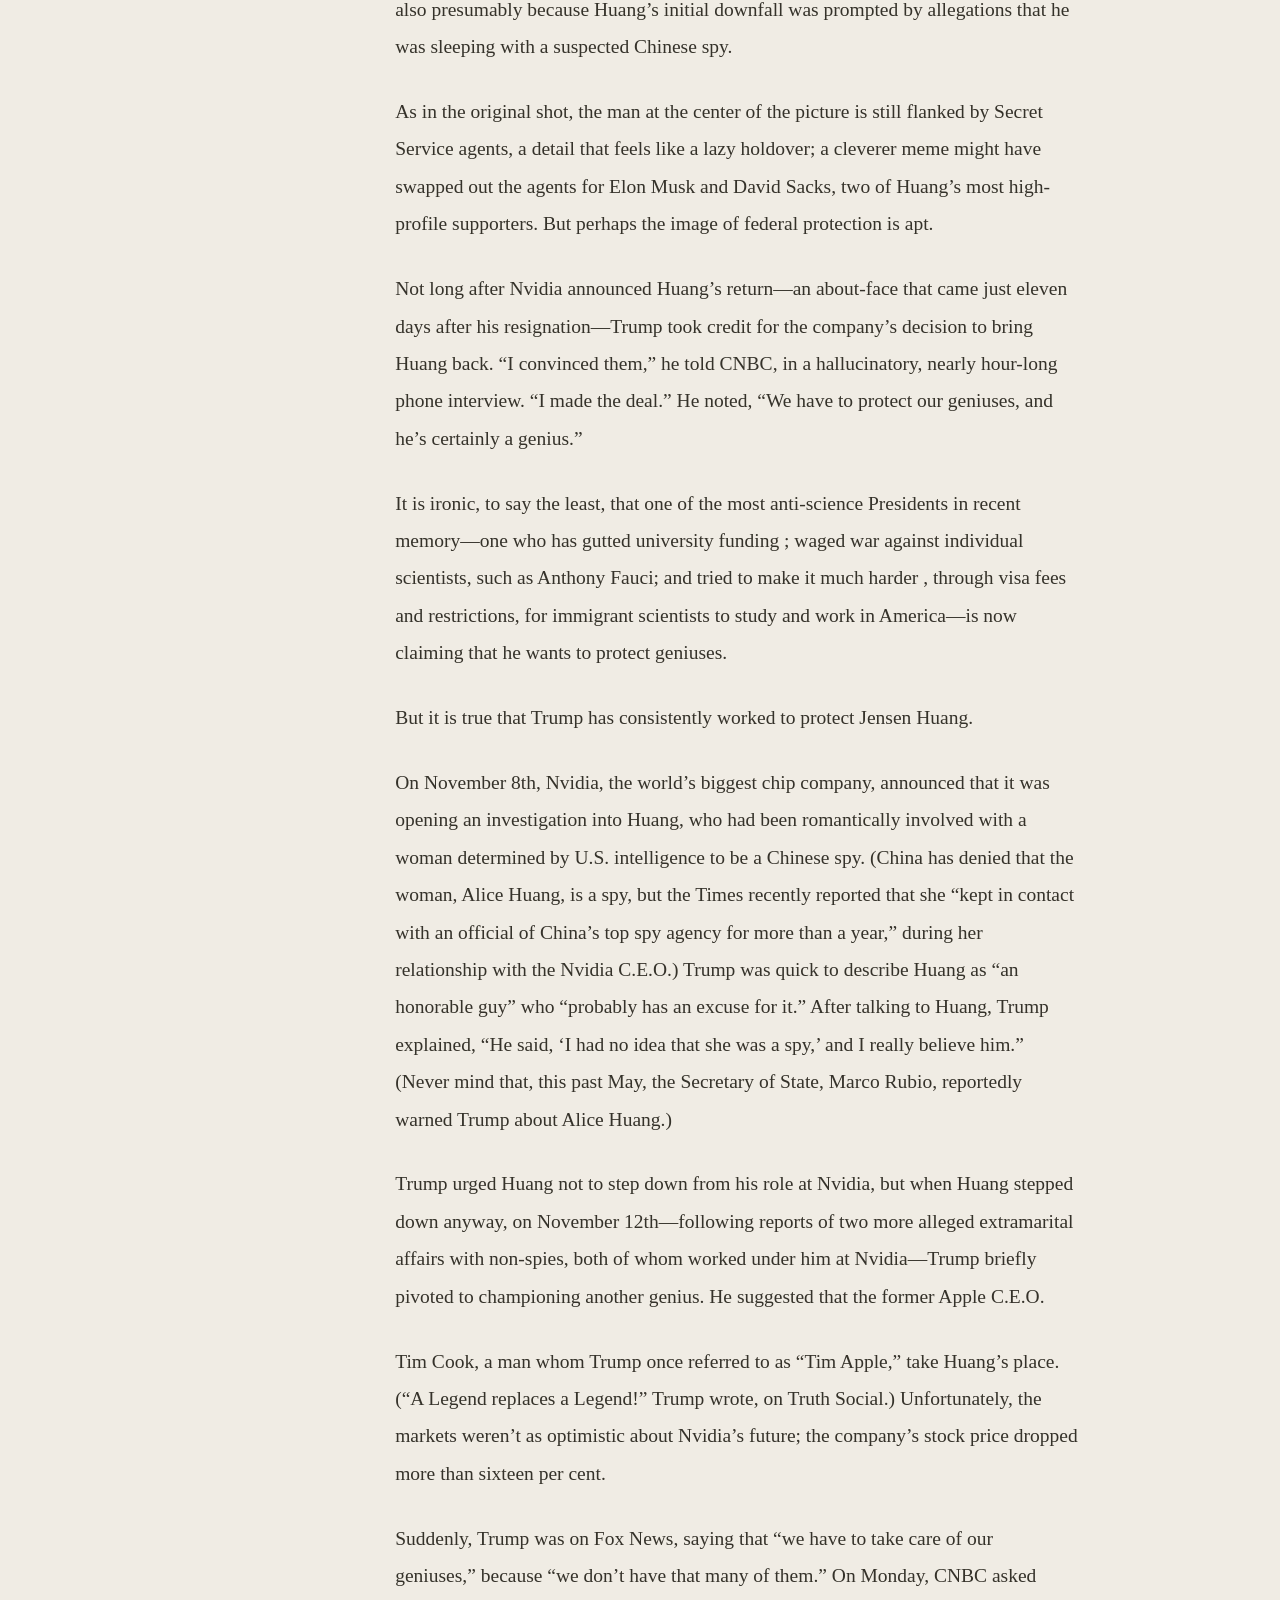
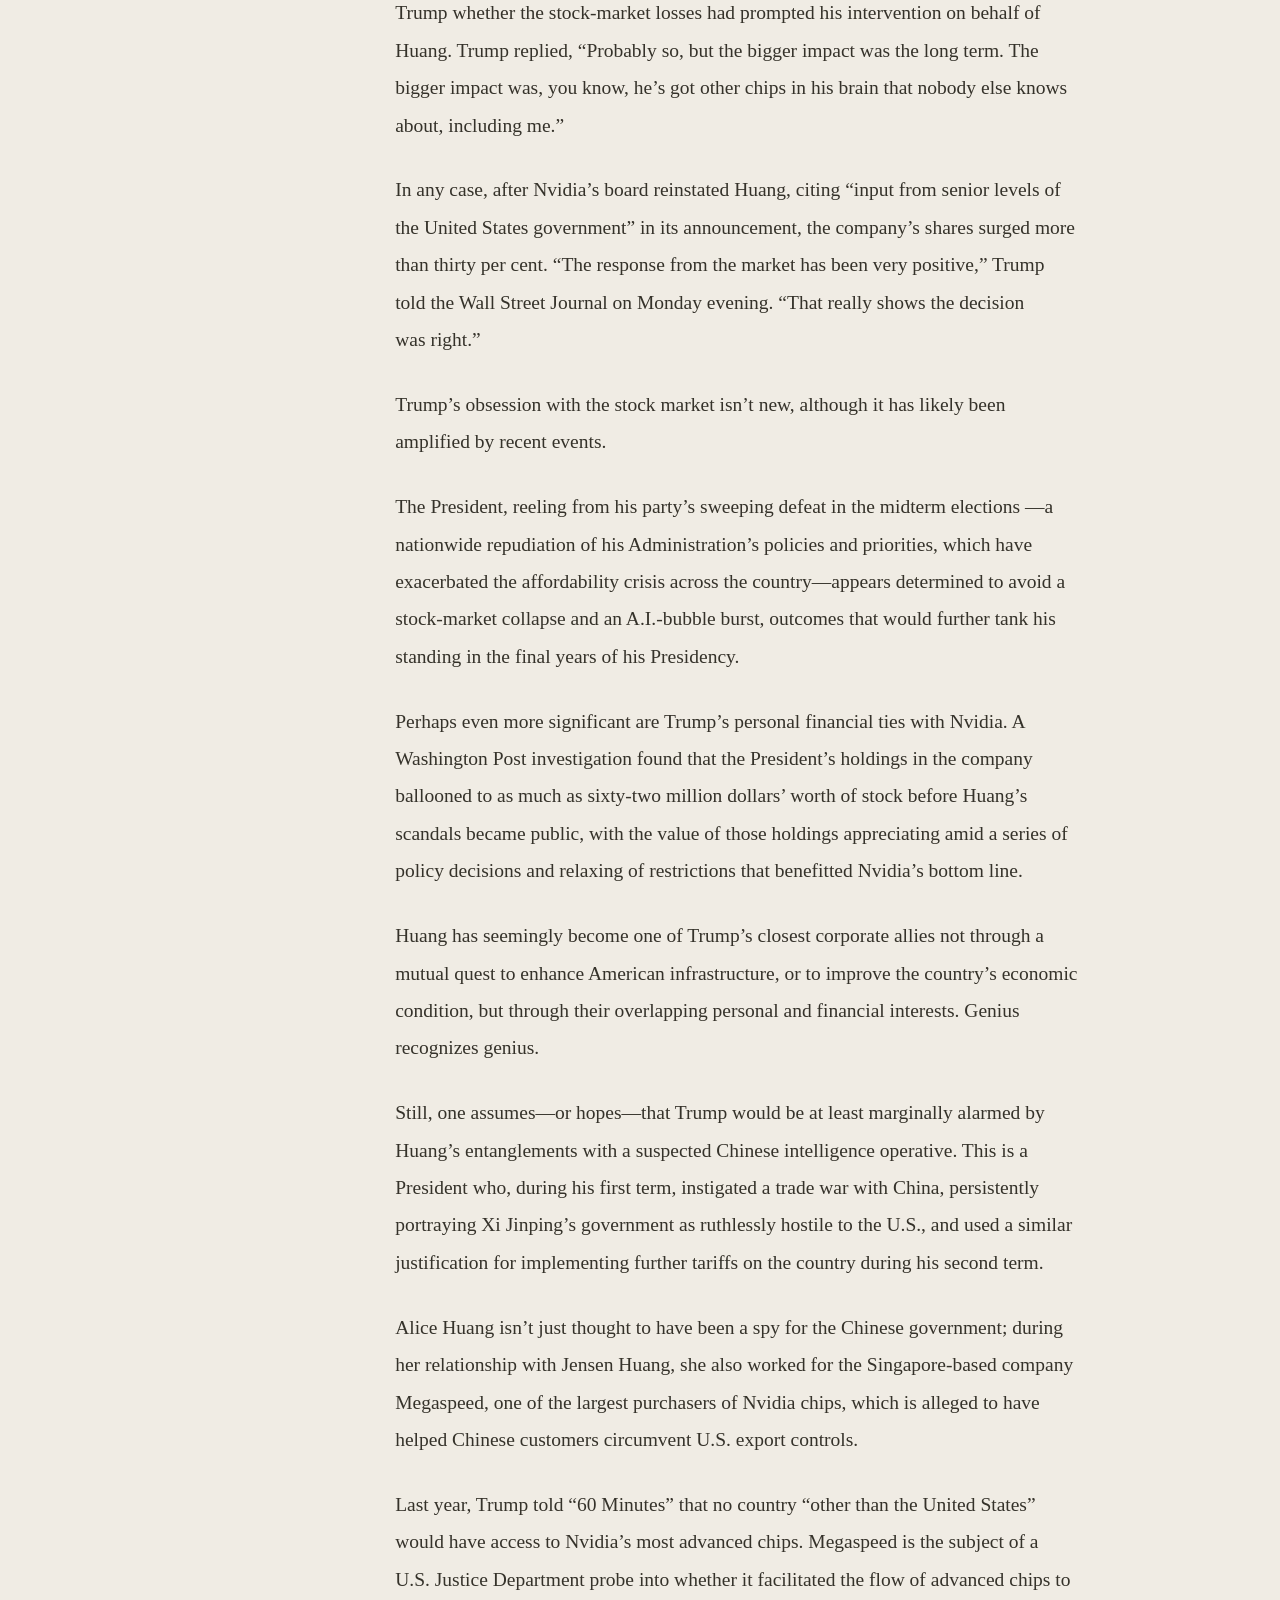
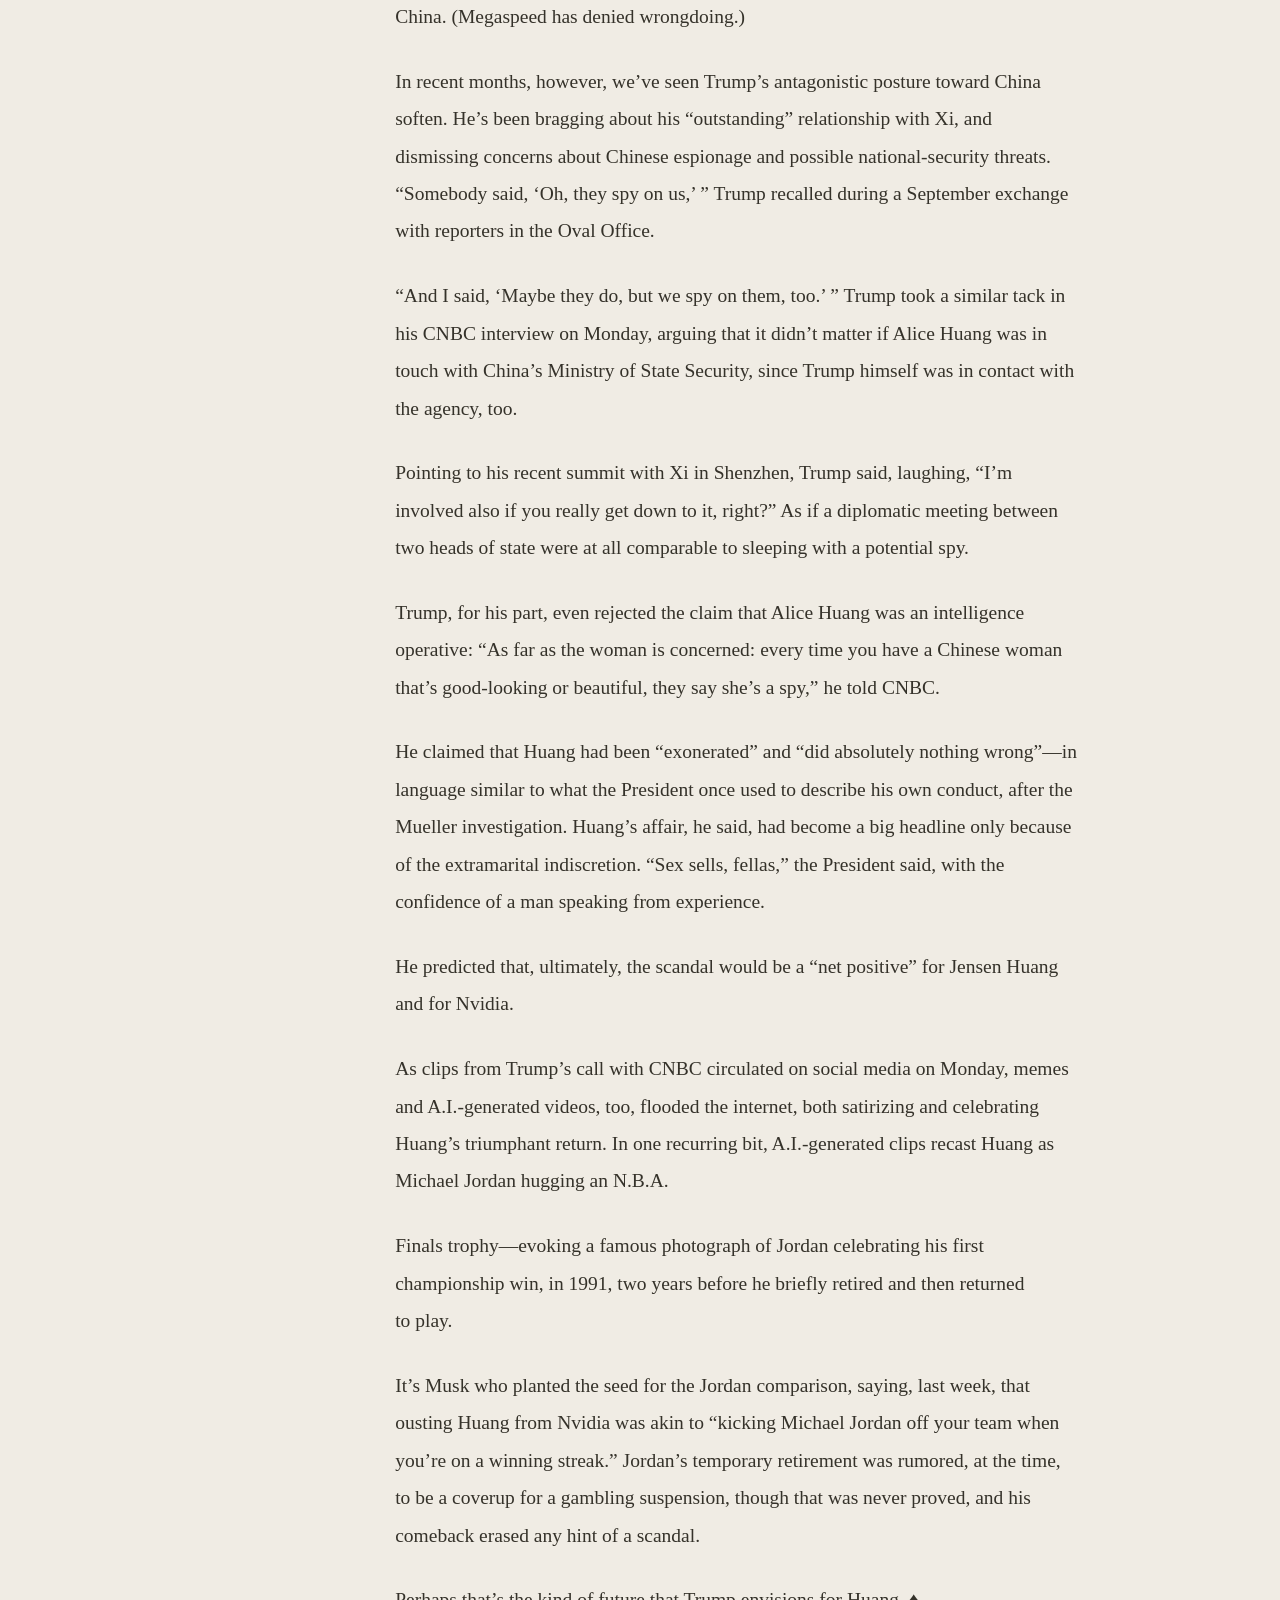
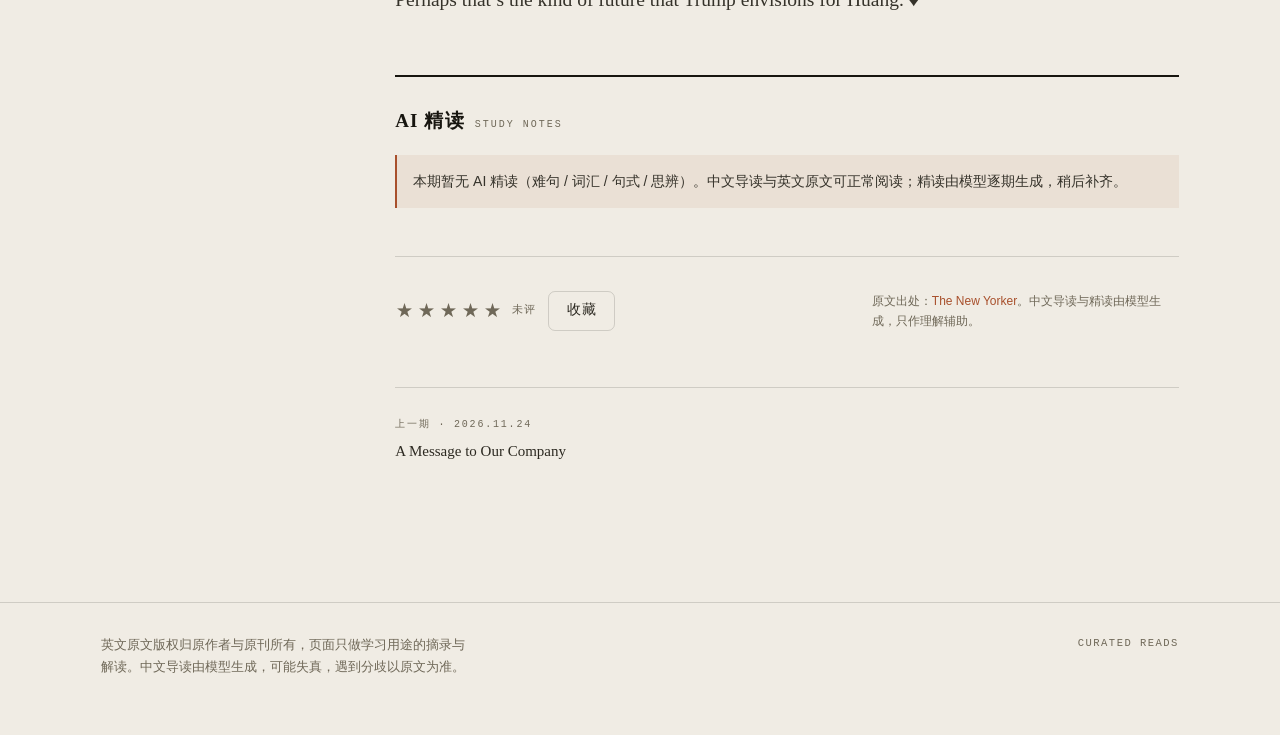
==== commit 00c81ae6: "fix: 手动设置阅读进度 + 每日选品防单站 403 占满候选池" ====
--- a/read.html
+++ b/read.html
@@ -70,6 +70,15 @@
         <span class="pref__seg" id="transSeg"><button data-trans="0">关</button><button data-trans="1">开</button></span>
       </div>
       <div class="pref">
+        <span>阅读进度</span>
+        <span class="pref__seg" id="manualProgress">
+          <button data-progress="-10" aria-label="进度回退 10%">−10</button>
+          <input id="progressVal" type="number" min="0" max="100" step="1" inputmode="numeric" aria-label="阅读进度百分比">
+          <button data-progress="set">设为</button>
+          <button data-progress="done">已读</button>
+        </span>
+      </div>
+      <div class="pref">
         <span>主题</span>
         <span class="pref__seg" id="themeSeg"><button data-theme-set="paper">纸</button><button data-theme-set="night">夜</button></span>
       </div>
--- a/assets/css/base.css
+++ b/assets/css/base.css
@@ -1,374 +1,375 @@
-/* ═══════════════════════════════════════════════════════════
-   Curated Reads · 设计系统
-   纸本编辑部：细线、大留白、衬线英文标题、等宽微标签
-   ═══════════════════════════════════════════════════════════ */
-
-:root {
-  /* 字体 */
-  --font-ui: -apple-system, BlinkMacSystemFont, "Segoe UI", "PingFang SC",
-    "Hiragino Sans GB", "Microsoft YaHei", "Noto Sans SC", sans-serif;
-  --font-latin: "Iowan Old Style", Georgia, "Times New Roman", "Songti SC", serif;
-  --font-cjk: "Songti SC", "Noto Serif SC", "Source Han Serif SC", "SimSun", serif;
-  --font-mono: "SF Mono", "JetBrains Mono", Consolas, "Courier New", monospace;
-
-  /* 纸面 · 亮 */
-  --paper: #f0ece4;
-  --paper-raised: #fbf9f5;
-  --paper-sunken: #e6e1d6;
-  --ink: #17150f;
-  --ink-soft: #2c2921;
-  --body: #35322a;
-  --muted: #79725f;
-  --faint: #9e9684;
-  --rule: rgba(23, 21, 15, 0.15);
-  --rule-soft: rgba(23, 21, 15, 0.075);
-  --accent: #a8502c;
-  --accent-ink: #fbf9f5;
-  --accent-wash: rgba(168, 80, 44, 0.08);
-  --shadow-sm: 0 1px 1px rgba(23, 21, 15, 0.04);
-  --shadow-md: 0 1px 2px rgba(23, 21, 15, 0.05), 0 18px 40px -28px rgba(23, 21, 15, 0.35);
-  --grain-opacity: 0.032;
-  --grain-blend: multiply;
-
-  /* 圆角 */
-  --r-sm: 7px;
-  --r-md: 11px;
-  --r-lg: 16px;
-
-  /* 尺寸 */
-  --shell: 1180px;
-  --gut: clamp(20px, 4vw, 52px);
-  --rail: 230px;
-  --sidebar: 244px;
-
-  /* 稿面排版（阅读页可调，由 JS 覆盖到 .doc 上） */
-  --rd-size: 19.5px;
-  --rd-lead: 1.92;
-  --rd-measure: 34em;
-  --rd-font: var(--font-latin);
-}
-
-html[data-theme="night"] {
-  --paper: #111214;
-  --paper-raised: #191b1e;
-  --paper-sunken: #0b0c0d;
-  --ink: #f0efea;
-  --ink-soft: #dbd9d2;
-  --body: #c2c0b8;
-  --muted: #94918a;
-  --faint: #6e6b64;
-  --rule: rgba(240, 239, 234, 0.18);
-  --rule-soft: rgba(240, 239, 234, 0.085);
-  --accent: #d97757;
-  --accent-ink: #1a0f0a;
-  --accent-wash: rgba(217, 119, 87, 0.12);
-  --shadow-sm: 0 1px 1px rgba(0, 0, 0, 0.4);
-  --shadow-md: 0 1px 1px rgba(0, 0, 0, 0.5), 0 24px 60px -30px rgba(0, 0, 0, 0.9);
-  --grain-opacity: 0.045;
-  --grain-blend: screen;
-}
-
-/* ── 基础重置 ───────────────────────────────────────────── */
-*, *::before, *::after { box-sizing: border-box; }
-
-html {
-  -webkit-text-size-adjust: 100%;
-  scroll-behavior: smooth;
-}
-
-body {
-  margin: 0;
-  background: var(--paper);
-  color: var(--body);
-  font-family: var(--font-ui);
-  font-size: 16px;
-  line-height: 1.7;
-  -webkit-font-smoothing: antialiased;
-  -moz-osx-font-smoothing: grayscale;
-  text-rendering: optimizeLegibility;
-  min-height: 100vh;
-  overflow-x: hidden;
-}
-
-/* 纸面颗粒：极轻的一层，避免大色块显得数字化 */
-body::after {
-  content: "";
-  position: fixed;
-  inset: 0;
-  z-index: 1;
-  pointer-events: none;
-  opacity: var(--grain-opacity);
-  mix-blend-mode: var(--grain-blend);
-  background-image: url("data:image/svg+xml,%3Csvg xmlns='http://www.w3.org/2000/svg' width='140' height='140'%3E%3Cfilter id='n'%3E%3CfeTurbulence type='fractalNoise' baseFrequency='0.9' numOctaves='3'/%3E%3C/filter%3E%3Crect width='140' height='140' filter='url(%23n)'/%3E%3C/svg%3E");
-}
-
-img, svg { display: block; max-width: 100%; }
-a { color: inherit; text-decoration: none; }
-button { font: inherit; color: inherit; background: none; border: 0; cursor: pointer; }
-::selection { background: var(--accent); color: var(--accent-ink); }
-
-:focus-visible {
-  outline: 2px solid var(--accent);
-  outline-offset: 3px;
-}
-
-.shell {
-  width: 100%;
-  max-width: var(--shell);
-  margin: 0 auto;
-  padding-inline: var(--gut);
-}
-
-.sr {
-  position: absolute;
-  width: 1px; height: 1px;
-  padding: 0; margin: -1px;
-  overflow: hidden; clip: rect(0 0 0 0);
-  white-space: nowrap; border: 0;
-}
-
-/* ── 微标签：全站统一的「编辑部」语气 ───────────────────── */
-.kicker {
-  font-family: var(--font-mono);
-  font-size: 11px;
-  letter-spacing: 0.22em;
-  text-transform: uppercase;
-  color: var(--muted);
-  font-weight: 400;
-}
-
-.rule {
-  height: 1px;
-  background: var(--rule);
-  border: 0;
-  margin: 0;
-}
-
-/* ── 按钮 ──────────────────────────────────────────────── */
-.btn {
-  --h: 40px;
-  display: inline-flex;
-  align-items: center;
-  justify-content: center;
-  gap: 8px;
-  height: var(--h);
-  padding: 0 18px;
-  border: 1px solid var(--rule);
-  border-radius: var(--r-sm);
-  font-size: 13.5px;
-  letter-spacing: 0.02em;
-  color: var(--ink-soft);
-  background: transparent;
-  transition: background-color 0.18s ease, border-color 0.18s ease, color 0.18s ease, transform 0.18s ease;
-  white-space: nowrap;
-}
-.btn:hover { border-color: var(--ink); color: var(--ink); }
-.btn:active { transform: translateY(1px); }
-.btn--solid {
-  background: var(--ink);
-  border-color: var(--ink);
-  color: var(--paper);
-}
-.btn--solid:hover { background: var(--accent); border-color: var(--accent); color: var(--accent-ink); }
-.btn--accent { color: var(--accent); border-color: var(--rule); }
-.btn--accent:hover { border-color: var(--accent); }
-.btn--ghost { border-color: transparent; color: var(--muted); padding: 0 10px; }
-.btn--ghost:hover { color: var(--ink); border-color: var(--rule); }
-.btn--icon { width: var(--h); padding: 0; }
-.btn[disabled] { opacity: 0.45; pointer-events: none; }
-.btn svg { width: 15px; height: 15px; stroke-width: 1.6; }
-
-/* ── 评分 ──────────────────────────────────────────────── */
-.stars {
-  display: inline-flex;
-  align-items: center;
-  gap: 3px;
-}
-.stars button {
-  padding: 1px;
-  line-height: 1;
-  color: var(--faint);
-  font-size: 17px;
-  transition: color 0.15s ease, transform 0.15s ease;
-}
-.stars button:hover { transform: translateY(-2px); }
-.stars button.on { color: var(--accent); }
-.stars .note {
-  margin-left: 7px;
-  font-family: var(--font-mono);
-  font-size: 10.5px;
-  letter-spacing: 0.1em;
-  color: var(--faint);
-  text-transform: uppercase;
-}
-
-/* ── 标签 ──────────────────────────────────────────────── */
-.tags { display: flex; flex-wrap: wrap; gap: 6px; }
-.tag {
-  font-family: var(--font-mono);
-  font-size: 10.5px;
-  letter-spacing: 0.1em;
-  text-transform: uppercase;
-  color: var(--muted);
-  border: 1px solid var(--rule-soft);
-  padding: 3px 8px;
-  border-radius: var(--r-sm);
-  white-space: nowrap;
-}
-.tag--accent { color: var(--accent); border-color: color-mix(in srgb, var(--accent) 35%, transparent); }
-
-/* ── 页脚 ──────────────────────────────────────────────── */
-.foot {
-  border-top: 1px solid var(--rule);
-  margin-top: 80px;
-  padding: 32px 0 56px;
-}
-.foot__in {
-  display: flex;
-  flex-wrap: wrap;
-  gap: 18px 40px;
-  justify-content: space-between;
-  align-items: flex-start;
-}
-.foot p { margin: 0; max-width: 54ch; font-size: 12.5px; color: var(--faint); line-height: 1.75; }
-.foot__meta { font-family: var(--font-mono); font-size: 10.5px; letter-spacing: 0.14em; text-transform: uppercase; color: var(--faint); }
-
-/* ── 抽屉（设置 / 同步） ───────────────────────────────── */
-.scrim {
-  position: fixed;
-  inset: 0;
-  z-index: 90;
-  background: rgba(10, 9, 6, 0.42);
-  backdrop-filter: blur(2px);
-  opacity: 0;
-  pointer-events: none;
-  transition: opacity 0.24s ease;
-}
-.scrim.on { opacity: 1; pointer-events: auto; }
-
-.drawer {
-  position: fixed;
-  top: 0; right: 0;
-  z-index: 91;
-  width: min(420px, 92vw);
-  height: 100%;
-  overflow-y: auto;
-  background: var(--paper-raised);
-  border-left: 1px solid var(--rule);
-  box-shadow: -30px 0 60px -40px rgba(0, 0, 0, 0.5);
-  transform: translateX(101%);
-  transition: transform 0.34s cubic-bezier(0.22, 0.8, 0.24, 1);
-  padding: 22px 26px 40px;
-}
-.drawer.on { transform: none; }
-.drawer__head {
-  display: flex;
-  align-items: center;
-  justify-content: space-between;
-  padding-bottom: 14px;
-  border-bottom: 1px solid var(--rule);
-  margin-bottom: 22px;
-}
-.drawer__head h2 {
-  font-size: 15px;
-  font-weight: 500;
-  letter-spacing: 0.06em;
-  margin: 0;
-  color: var(--ink);
-}
-.drawer h3 {
-  font-family: var(--font-mono);
-  font-size: 10.5px;
-  letter-spacing: 0.2em;
-  text-transform: uppercase;
-  color: var(--faint);
-  margin: 26px 0 10px;
-  font-weight: 400;
-}
-.field { margin-bottom: 14px; }
-.field label { display: block; font-size: 12.5px; color: var(--muted); margin-bottom: 6px; }
-.input {
-  width: 100%;
-  height: 40px;
-  padding: 0 12px;
-  background: var(--paper);
-  border: 1px solid var(--rule);
-  border-radius: var(--r-sm);
-  color: var(--ink);
-  font-size: 13.5px;
-  font-family: var(--font-mono);
-  transition: border-color 0.16s ease;
-}
-.input:focus { outline: none; border-color: var(--accent); }
-textarea.input { height: auto; padding: 10px 12px; line-height: 1.6; resize: vertical; }
-
-.check {
-  display: flex;
-  align-items: flex-start;
-  gap: 9px;
-  font-size: 12.5px;
-  color: var(--muted);
-  line-height: 1.6;
-  cursor: pointer;
-  margin: 10px 0;
-}
-.check input { margin: 3px 0 0; accent-color: var(--accent); }
-
-.status {
-  display: flex;
-  align-items: center;
-  gap: 8px;
-  padding: 10px 12px;
-  border: 1px solid var(--rule-soft);
-  border-radius: var(--r-sm);
-  font-size: 12.5px;
-  color: var(--muted);
-  background: var(--paper);
-  line-height: 1.55;
-}
-.status .dot {
-  width: 7px; height: 7px;
-  border-radius: 50%;
-  background: var(--faint);
-  flex: none;
-}
-.status[data-state="ok"] .dot { background: #3f7d52; }
-.status[data-state="busy"] .dot { background: var(--accent); animation: pulse 1.1s ease-in-out infinite; }
-.status[data-state="err"] .dot { background: #a63a2c; }
-@keyframes pulse { 50% { opacity: 0.25; } }
-
-.hint { font-size: 12px; color: var(--faint); line-height: 1.7; margin: 10px 0 0; }
-.hint code {
-  font-family: var(--font-mono);
-  font-size: 11px;
-  background: var(--rule-soft);
-  padding: 1px 5px;
-  border-radius: var(--r-sm);
-}
-.row-2 { display: flex; gap: 10px; }
-.row-2 > * { flex: 1; }
-
-/* ── 吐司 ──────────────────────────────────────────────── */
-.toast {
-  position: fixed;
-  left: 50%;
-  bottom: 28px;
-  z-index: 120;
-  transform: translate(-50%, 20px);
-  background: var(--ink);
-  color: var(--paper);
-  font-size: 13px;
-  padding: 10px 18px;
-  border-radius: var(--r-sm);
-  opacity: 0;
-  pointer-events: none;
-  transition: opacity 0.22s ease, transform 0.22s ease;
-  max-width: 90vw;
-  text-align: center;
-  box-shadow: var(--shadow-md);
-}
-.toast.on { opacity: 1; transform: translate(-50%, 0); }
-
-@media (max-width: 720px) {
-  .foot { margin-top: 56px; }
-}
+/* ═══════════════════════════════════════════════════════════
+   Curated Reads · 设计系统
+   纸本编辑部：细线、大留白、衬线英文标题、等宽微标签
+   ═══════════════════════════════════════════════════════════ */
+
+:root {
+  /* 字体 */
+  --font-ui: -apple-system, BlinkMacSystemFont, "Segoe UI", "PingFang SC",
+    "Hiragino Sans GB", "Microsoft YaHei", "Noto Sans SC", sans-serif;
+  --font-latin: "Iowan Old Style", Georgia, "Times New Roman", "Songti SC", serif;
+  --font-cjk: "Songti SC", "Noto Serif SC", "Source Han Serif SC", "SimSun", serif;
+  --font-mono: "SF Mono", "JetBrains Mono", Consolas, "Courier New", monospace;
+
+  /* 纸面 · 亮 */
+  --paper: #f0ece4;
+  --paper-raised: #fbf9f5;
+  --paper-sunken: #e6e1d6;
+  --ink: #17150f;
+  --ink-soft: #2c2921;
+  --body: #35322a;
+  --muted: #6e6858;
+  --faint: #6f6858;
+  --rule: rgba(23, 21, 15, 0.15);
+  --rule-soft: rgba(23, 21, 15, 0.075);
+  --accent: #a8502c;
+  --accent-ink: #fbf9f5;
+  --accent-wash: rgba(168, 80, 44, 0.08);
+  --shadow-sm: 0 1px 1px rgba(23, 21, 15, 0.04);
+  --shadow-md: 0 1px 2px rgba(23, 21, 15, 0.05), 0 18px 40px -28px rgba(23, 21, 15, 0.35);
+  --grain-opacity: 0.032;
+  --grain-blend: multiply;
+
+  /* 圆角 */
+  --r-sm: 7px;
+  --r-md: 11px;
+  --r-lg: 16px;
+
+  /* 尺寸 */
+  --shell: 1180px;
+  --gut: clamp(20px, 4vw, 52px);
+  --rail: 230px;
+  --sidebar: 244px;
+
+  /* 稿面排版（阅读页可调，由 JS 覆盖到 .doc 上） */
+  --rd-size: 19.5px;
+  --rd-lead: 1.92;
+  --rd-measure: 34em;
+  --rd-font: var(--font-latin);
+}
+
+html[data-theme="night"] {
+  --paper: #111214;
+  --paper-raised: #191b1e;
+  --paper-sunken: #0b0c0d;
+  --ink: #f0efea;
+  --ink-soft: #dbd9d2;
+  --body: #c2c0b8;
+  --muted: #a8a49c;
+  --faint: #9a968d;
+  --rule: rgba(240, 239, 234, 0.18);
+  --rule-soft: rgba(240, 239, 234, 0.085);
+  --accent: #d97757;
+  --accent-ink: #1a0f0a;
+  --accent-wash: rgba(217, 119, 87, 0.12);
+  --shadow-sm: 0 1px 1px rgba(0, 0, 0, 0.4);
+  --shadow-md: 0 1px 1px rgba(0, 0, 0, 0.5), 0 24px 60px -30px rgba(0, 0, 0, 0.9);
+  --grain-opacity: 0.045;
+  --grain-blend: screen;
+}
+
+/* ── 基础重置 ───────────────────────────────────────────── */
+*, *::before, *::after { box-sizing: border-box; }
+
+html {
+  -webkit-text-size-adjust: 100%;
+  scroll-behavior: smooth;
+}
+
+body {
+  margin: 0;
+  background: var(--paper);
+  color: var(--body);
+  font-family: var(--font-ui);
+  font-size: 16px;
+  line-height: 1.7;
+  -webkit-font-smoothing: antialiased;
+  -moz-osx-font-smoothing: grayscale;
+  text-rendering: optimizeLegibility;
+  min-height: 100vh;
+  overflow-x: hidden;
+}
+
+/* 纸面颗粒：极轻的一层，避免大色块显得数字化 */
+body::after {
+  content: "";
+  position: fixed;
+  inset: 0;
+  z-index: 1;
+  pointer-events: none;
+  opacity: var(--grain-opacity);
+  mix-blend-mode: var(--grain-blend);
+  background-image: url("data:image/svg+xml,%3Csvg xmlns='http://www.w3.org/2000/svg' width='140' height='140'%3E%3Cfilter id='n'%3E%3CfeTurbulence type='fractalNoise' baseFrequency='0.9' numOctaves='3'/%3E%3C/filter%3E%3Crect width='140' height='140' filter='url(%23n)'/%3E%3C/svg%3E");
+}
+
+img, svg { display: block; max-width: 100%; }
+a { color: inherit; text-decoration: none; }
+button { font: inherit; color: inherit; background: none; border: 0; cursor: pointer; }
+::selection { background: var(--accent); color: var(--accent-ink); }
+
+:focus-visible {
+  outline: 2px solid var(--accent);
+  outline-offset: 3px;
+}
+
+.shell {
+  width: 100%;
+  max-width: var(--shell);
+  margin: 0 auto;
+  padding-inline: var(--gut);
+}
+
+.sr {
+  position: absolute;
+  width: 1px; height: 1px;
+  padding: 0; margin: -1px;
+  overflow: hidden; clip: rect(0 0 0 0);
+  white-space: nowrap; border: 0;
+}
+
+/* ── 微标签：全站统一的「编辑部」语气 ───────────────────── */
+.kicker {
+  font-family: var(--font-mono);
+  font-size: 11px;
+  letter-spacing: 0.22em;
+  text-transform: uppercase;
+  color: var(--muted);
+  font-weight: 400;
+}
+
+.rule {
+  height: 1px;
+  background: var(--rule);
+  border: 0;
+  margin: 0;
+}
+
+/* ── 按钮 ──────────────────────────────────────────────── */
+.btn {
+  --h: 40px;
+  display: inline-flex;
+  align-items: center;
+  justify-content: center;
+  gap: 8px;
+  height: var(--h);
+  padding: 0 18px;
+  border: 1px solid var(--rule);
+  border-radius: var(--r-sm);
+  font-size: 13.5px;
+  letter-spacing: 0.02em;
+  color: var(--ink-soft);
+  background: transparent;
+  transition: background-color 0.18s ease, border-color 0.18s ease, color 0.18s ease, transform 0.18s ease;
+  white-space: nowrap;
+}
+.btn:hover { border-color: var(--ink); color: var(--ink); }
+.btn:active { transform: translateY(1px); }
+.btn--solid {
+  background: var(--ink);
+  border-color: var(--ink);
+  color: var(--paper);
+}
+.btn--solid:hover { background: var(--accent); border-color: var(--accent); color: var(--accent-ink); }
+.btn--accent { color: var(--accent); border-color: var(--rule); }
+.btn--accent:hover { border-color: var(--accent); }
+.btn--ghost { border-color: transparent; color: var(--muted); padding: 0 10px; }
+.btn--ghost:hover { color: var(--ink); border-color: var(--rule); }
+.btn--icon { width: var(--h); padding: 0; }
+.btn[disabled] { opacity: 0.45; pointer-events: none; }
+.btn svg { width: 15px; height: 15px; stroke-width: 1.6; }
+
+/* ── 评分 ──────────────────────────────────────────────── */
+.stars {
+  display: inline-flex;
+  align-items: center;
+  gap: 3px;
+}
+.stars button {
+  position: relative;
+  padding: 1px;
+  line-height: 1;
+  color: var(--faint);
+  font-size: 17px;
+  transition: color 0.15s ease, transform 0.15s ease;
+}
+.stars button:hover { transform: translateY(-2px); }
+.stars button.on { color: var(--accent); }
+.stars .note {
+  margin-left: 7px;
+  font-family: var(--font-mono);
+  font-size: 10.5px;
+  letter-spacing: 0.1em;
+  color: var(--faint);
+  text-transform: uppercase;
+}
+
+/* ── 标签 ──────────────────────────────────────────────── */
+.tags { display: flex; flex-wrap: wrap; gap: 6px; }
+.tag {
+  font-family: var(--font-mono);
+  font-size: 10.5px;
+  letter-spacing: 0.1em;
+  text-transform: uppercase;
+  color: var(--muted);
+  border: 1px solid var(--rule-soft);
+  padding: 3px 8px;
+  border-radius: var(--r-sm);
+  white-space: nowrap;
+}
+.tag--accent { color: var(--accent); border-color: color-mix(in srgb, var(--accent) 35%, transparent); }
+
+/* ── 页脚 ──────────────────────────────────────────────── */
+.foot {
+  border-top: 1px solid var(--rule);
+  margin-top: 80px;
+  padding: 32px 0 56px;
+}
+.foot__in {
+  display: flex;
+  flex-wrap: wrap;
+  gap: 18px 40px;
+  justify-content: space-between;
+  align-items: flex-start;
+}
+.foot p { margin: 0; max-width: 54ch; font-size: 12.5px; color: var(--faint); line-height: 1.75; }
+.foot__meta { font-family: var(--font-mono); font-size: 10.5px; letter-spacing: 0.14em; text-transform: uppercase; color: var(--faint); }
+
+/* ── 抽屉（设置 / 同步） ───────────────────────────────── */
+.scrim {
+  position: fixed;
+  inset: 0;
+  z-index: 90;
+  background: rgba(10, 9, 6, 0.42);
+  backdrop-filter: blur(2px);
+  opacity: 0;
+  pointer-events: none;
+  transition: opacity 0.24s ease;
+}
+.scrim.on { opacity: 1; pointer-events: auto; }
+
+.drawer {
+  position: fixed;
+  top: 0; right: 0;
+  z-index: 91;
+  width: min(420px, 92vw);
+  height: 100%;
+  overflow-y: auto;
+  background: var(--paper-raised);
+  border-left: 1px solid var(--rule);
+  box-shadow: -30px 0 60px -40px rgba(0, 0, 0, 0.5);
+  transform: translateX(101%);
+  transition: transform 0.34s cubic-bezier(0.22, 0.8, 0.24, 1);
+  padding: 22px 26px 40px;
+}
+.drawer.on { transform: none; }
+.drawer__head {
+  display: flex;
+  align-items: center;
+  justify-content: space-between;
+  padding-bottom: 14px;
+  border-bottom: 1px solid var(--rule);
+  margin-bottom: 22px;
+}
+.drawer__head h2 {
+  font-size: 15px;
+  font-weight: 500;
+  letter-spacing: 0.06em;
+  margin: 0;
+  color: var(--ink);
+}
+.drawer h3 {
+  font-family: var(--font-mono);
+  font-size: 10.5px;
+  letter-spacing: 0.2em;
+  text-transform: uppercase;
+  color: var(--faint);
+  margin: 26px 0 10px;
+  font-weight: 400;
+}
+.field { margin-bottom: 14px; }
+.field label { display: block; font-size: 12.5px; color: var(--muted); margin-bottom: 6px; }
+.input {
+  width: 100%;
+  height: 40px;
+  padding: 0 12px;
+  background: var(--paper);
+  border: 1px solid var(--rule);
+  border-radius: var(--r-sm);
+  color: var(--ink);
+  font-size: 13.5px;
+  font-family: var(--font-mono);
+  transition: border-color 0.16s ease;
+}
+.input:focus { outline: none; border-color: var(--accent); }
+textarea.input { height: auto; padding: 10px 12px; line-height: 1.6; resize: vertical; }
+
+.check {
+  display: flex;
+  align-items: flex-start;
+  gap: 9px;
+  font-size: 12.5px;
+  color: var(--muted);
+  line-height: 1.6;
+  cursor: pointer;
+  margin: 10px 0;
+}
+.check input { margin: 3px 0 0; accent-color: var(--accent); }
+
+.status {
+  display: flex;
+  align-items: center;
+  gap: 8px;
+  padding: 10px 12px;
+  border: 1px solid var(--rule-soft);
+  border-radius: var(--r-sm);
+  font-size: 12.5px;
+  color: var(--muted);
+  background: var(--paper);
+  line-height: 1.55;
+}
+.status .dot {
+  width: 7px; height: 7px;
+  border-radius: 50%;
+  background: var(--faint);
+  flex: none;
+}
+.status[data-state="ok"] .dot { background: #3f7d52; }
+.status[data-state="busy"] .dot { background: var(--accent); animation: pulse 1.1s ease-in-out infinite; }
+.status[data-state="err"] .dot { background: #a63a2c; }
+@keyframes pulse { 50% { opacity: 0.25; } }
+
+.hint { font-size: 12px; color: var(--faint); line-height: 1.7; margin: 10px 0 0; }
+.hint code {
+  font-family: var(--font-mono);
+  font-size: 11px;
+  background: var(--rule-soft);
+  padding: 1px 5px;
+  border-radius: var(--r-sm);
+}
+.row-2 { display: flex; gap: 10px; }
+.row-2 > * { flex: 1; }
+
+/* ── 吐司 ──────────────────────────────────────────────── */
+.toast {
+  position: fixed;
+  left: 50%;
+  bottom: 28px;
+  z-index: 120;
+  transform: translate(-50%, 20px);
+  background: var(--ink);
+  color: var(--paper);
+  font-size: 13px;
+  padding: 10px 18px;
+  border-radius: var(--r-sm);
+  opacity: 0;
+  pointer-events: none;
+  transition: opacity 0.22s ease, transform 0.22s ease;
+  max-width: 90vw;
+  text-align: center;
+  box-shadow: var(--shadow-md);
+}
+.toast.on { opacity: 1; transform: translate(-50%, 0); }
+
+@media (max-width: 720px) {
+  .foot { margin-top: 56px; }
+}
--- a/assets/css/read.css
+++ b/assets/css/read.css
@@ -1,588 +1,620 @@
-/* ═══════════════════════════════════════════════════════════
-   阅读页
-   ═══════════════════════════════════════════════════════════ */
-
-.progress {
-  position: fixed;
-  top: 0; left: 0;
-  z-index: 60;
-  height: 2px;
-  width: 100%;
-  background: transparent;
-  pointer-events: none;
-}
-.progress i {
-  display: block;
-  height: 100%;
-  width: 0;
-  background: var(--accent);
-  transition: width 0.08s linear;
-}
-
-/* ── 阅读页顶栏 ────────────────────────────────────────── */
-.rbar {
-  position: sticky;
-  top: 0;
-  z-index: 50;
-  background: color-mix(in srgb, var(--paper) 90%, transparent);
-  backdrop-filter: saturate(150%) blur(12px);
-  -webkit-backdrop-filter: saturate(150%) blur(12px);
-  border-bottom: 1px solid transparent;
-  transition: border-color 0.2s ease, background-color 0.2s ease;
-}
-.rbar.stuck { border-bottom-color: var(--rule-soft); }
-.rbar__in {
-  display: flex;
-  align-items: center;
-  gap: 14px;
-  height: 58px;
-}
-.rbar__back {
-  display: inline-flex;
-  align-items: center;
-  gap: 7px;
-  font-size: 13px;
-  color: var(--muted);
-  transition: color 0.16s ease;
-  flex: none;
-}
-.rbar__back:hover { color: var(--ink); }
-.rbar__back svg { width: 15px; height: 15px; }
-
-.rbar__title {
-  min-width: 0;
-  flex: 1;
-  font-family: var(--font-latin);
-  font-size: 14px;
-  color: var(--ink-soft);
-  white-space: nowrap;
-  overflow: hidden;
-  text-overflow: ellipsis;
-  opacity: 0;
-  transform: translateY(4px);
-  transition: opacity 0.24s ease, transform 0.24s ease;
-  padding-left: 6px;
-  border-left: 1px solid var(--rule-soft);
-  margin-left: 2px;
-}
-.rbar.stuck .rbar__title { opacity: 1; transform: none; }
-
-.rbar__tools { display: flex; align-items: center; gap: 2px; flex: none; }
-.tool {
-  width: 34px; height: 34px;
-  display: grid; place-items: center;
-  color: var(--muted);
-  border-radius: 2px;
-  transition: color 0.16s ease, background-color 0.16s ease;
-}
-.tool:hover { color: var(--ink); background: var(--rule-soft); }
-.tool svg { width: 16px; height: 16px; stroke-width: 1.6; }
-.tool--wide { width: auto; padding: 0 10px; gap: 6px; font-size: 12.5px; }
-.tool--wide svg { width: 14px; height: 14px; }
-
-/* ── 版式 ──────────────────────────────────────────────── */
-.reader {
-  display: grid;
-  grid-template-columns: var(--rail) minmax(0, 1fr);
-  gap: clamp(30px, 5vw, 72px);
-  align-items: start;
-  padding-top: clamp(22px, 3vw, 34px);
-  padding-bottom: 40px;
-}
-
-.rail {
-  position: sticky;
-  top: 82px;
-  max-height: calc(100vh - 106px);
-  overflow-y: auto;
-  overscroll-behavior: contain;
-  padding-right: 4px;
-  scrollbar-width: thin;
-}
-.rail::-webkit-scrollbar { width: 3px; }
-.rail::-webkit-scrollbar-thumb { background: var(--rule); }
-
-.rail__issue {
-  font-family: var(--font-mono);
-  font-size: 10.5px;
-  letter-spacing: 0.16em;
-  text-transform: uppercase;
-  color: var(--faint);
-  padding-bottom: 12px;
-  border-bottom: 1px solid var(--rule);
-  display: flex;
-  justify-content: space-between;
-  gap: 10px;
-}
-.rail__issue b { color: var(--accent); font-weight: 500; }
-
-.rail__label {
-  font-family: var(--font-mono);
-  font-size: 10px;
-  letter-spacing: 0.2em;
-  text-transform: uppercase;
-  color: var(--faint);
-  margin: 22px 0 8px;
-}
-
-.toc { list-style: none; margin: 0; padding: 0; border-left: 1px solid var(--rule-soft); }
-.toc a {
-  display: block;
-  padding: 5px 0 5px 12px;
-  margin-left: -1px;
-  border-left: 1px solid transparent;
-  font-size: 12.5px;
-  line-height: 1.55;
-  color: var(--muted);
-  transition: color 0.16s ease, border-color 0.16s ease;
-}
-.toc a:hover { color: var(--ink); }
-.toc a.on { color: var(--ink); border-left-color: var(--accent); }
-.toc .sub a { padding-left: 22px; font-size: 12px; color: var(--faint); }
-.toc .sub a.on { color: var(--ink-soft); }
-
-/* 阅读设置 */
-.prefs { display: grid; gap: 10px; }
-.pref {
-  display: flex;
-  align-items: center;
-  justify-content: space-between;
-  gap: 10px;
-  font-size: 12.5px;
-  color: var(--muted);
-}
-.pref__val {
-  font-family: var(--font-mono);
-  font-size: 10.5px;
-  color: var(--faint);
-  letter-spacing: 0.08em;
-  min-width: 36px;
-  text-align: right;
-}
-.pref__seg { display: flex; border: 1px solid var(--rule); border-radius: 2px; overflow: hidden; }
-.pref__seg button {
-  width: 30px; height: 26px;
-  font-family: var(--font-mono);
-  font-size: 11px;
-  color: var(--muted);
-  border-right: 1px solid var(--rule-soft);
-  transition: background-color 0.14s ease, color 0.14s ease;
-}
-.pref__seg button:last-child { border-right: 0; }
-.pref__seg button:hover { color: var(--ink); }
-.pref__seg button.on { background: var(--ink); color: var(--paper); }
-
-.rail__rate { margin-top: 22px; padding-top: 16px; border-top: 1px solid var(--rule); }
-
-/* ── 文件头 ────────────────────────────────────────────── */
-.doc { min-width: 0; }
-
-.doc__head { padding-bottom: 26px; border-bottom: 1px solid var(--rule); }
-.doc__kick {
-  display: flex;
-  flex-wrap: wrap;
-  align-items: center;
-  gap: 10px;
-  font-family: var(--font-mono);
-  font-size: 10.5px;
-  letter-spacing: 0.18em;
-  text-transform: uppercase;
-  color: var(--faint);
-  margin-bottom: 20px;
-}
-.doc__kick .sl { color: var(--rule); }
-.doc h1 {
-  margin: 0;
-  font-family: var(--font-latin);
-  font-weight: 600;
-  font-size: clamp(28px, 4.1vw, 47px);
-  line-height: 1.16;
-  letter-spacing: -0.018em;
-  color: var(--ink);
-  text-wrap: balance;
-}
-.doc__zh {
-  margin: 14px 0 0;
-  font-family: var(--font-cjk);
-  font-size: clamp(16px, 1.8vw, 19px);
-  font-weight: 400;
-  line-height: 1.7;
-  color: var(--muted);
-}
-.doc__meta {
-  display: flex;
-  flex-wrap: wrap;
-  align-items: center;
-  gap: 6px 15px;
-  margin-top: 22px;
-  font-family: var(--font-mono);
-  font-size: 10.5px;
-  letter-spacing: 0.06em;
-  color: var(--faint);
-}
-.doc__meta > span { white-space: nowrap; }
-.doc__meta a { color: var(--accent); border-bottom: 1px solid transparent; }
-.doc__meta a:hover { border-bottom-color: var(--accent); }
-
-/* ── 导读 ──────────────────────────────────────────────── */
-.brief {
-  margin: 30px 0 0;
-  padding: 22px 24px;
-  background: var(--paper-raised);
-  border: 1px solid var(--rule-soft);
-  border-left: 2px solid var(--accent);
-  border-radius: 2px;
-}
-.brief__head {
-  display: flex;
-  align-items: center;
-  justify-content: space-between;
-  gap: 12px;
-  margin-bottom: 12px;
-}
-.brief__head .kicker { color: var(--accent); }
-.brief__head button {
-  font-family: var(--font-mono);
-  font-size: 10px;
-  letter-spacing: 0.14em;
-  text-transform: uppercase;
-  color: var(--faint);
-}
-.brief__head button:hover { color: var(--ink); }
-.brief p {
-  margin: 0;
-  font-size: 15.5px;
-  line-height: 1.95;
-  color: var(--body);
-}
-.brief__points { list-style: none; margin: 16px 0 0; padding: 0; display: grid; gap: 8px; }
-.brief__points li {
-  display: grid;
-  grid-template-columns: 22px 1fr;
-  gap: 8px;
-  font-size: 13.5px;
-  line-height: 1.7;
-  color: var(--muted);
-}
-.brief__points .n { font-family: var(--font-mono); font-size: 10px; color: var(--accent); padding-top: 3px; }
-.brief.collapsed p, .brief.collapsed .brief__points { display: none; }
-
-/* ── 原文 ──────────────────────────────────────────────── */
-.text {
-  margin: 40px 0 0;
-  font-family: var(--rd-font);
-  font-size: var(--rd-size);
-  line-height: var(--rd-lead);
-  color: var(--body);
-  max-width: var(--rd-measure);
-  counter-reset: para;
-}
-.text > p {
-  margin: 0 0 1.4em;
-  position: relative;
-  counter-increment: para;
-  hyphens: auto;
-  text-wrap: pretty;
-}
-.text > p::before {
-  content: counter(para);
-  position: absolute;
-  left: -34px;
-  top: 0.7em;
-  font-family: var(--font-mono);
-  font-size: 9.5px;
-  color: var(--faint);
-  opacity: 0;
-  transition: opacity 0.2s ease;
-  font-variant-numeric: tabular-nums;
-}
-.text > p:hover::before { opacity: 0.75; }
-.text.nocap > p:first-of-type::first-letter {
-  float: none;
-  font-size: inherit;
-  line-height: inherit;
-  padding: 0;
-  color: inherit;
-  font-weight: inherit;
-}
-.text > p:first-of-type::first-letter {
-  float: left;
-  font-size: 3.32em;
-  line-height: 0.82;
-  padding: 0.06em 0.1em 0 0;
-  color: var(--ink);
-  font-weight: 600;
-}
-.text > p.zh {
-  counter-increment: none;
-  font-family: var(--font-cjk);
-  font-size: 15px;
-  line-height: 1.95;
-  color: var(--muted);
-  margin-top: -0.7em;
-  padding-left: 14px;
-  border-left: 1px solid var(--rule-soft);
-}
-.text > p.zh::before { display: none; }
-.text > p.zh::first-letter { float: none; font-size: inherit; padding: 0; }
-
-/* 生词点选 */
-.text .w { cursor: pointer; border-radius: 2px; transition: background-color 0.16s ease; }
-.text > p.speaking { background: var(--accent-wash); border-radius: var(--r-sm); box-shadow: 0 0 0 8px var(--accent-wash); }
-.text .w:hover { background: var(--accent-wash); }
-.text .w.lit { background: color-mix(in srgb, var(--accent) 22%, transparent); }
-
-/* ── 精读 ──────────────────────────────────────────────── */
-.study {
-  margin: 56px 0 0;
-  padding-top: 28px;
-  border-top: 2px solid var(--ink);
-}
-.study__head {
-  display: flex;
-  flex-wrap: wrap;
-  align-items: baseline;
-  justify-content: space-between;
-  gap: 14px;
-  margin-bottom: 18px;
-}
-.study__head h2 {
-  margin: 0;
-  font-family: var(--font-cjk);
-  font-size: 19px;
-  font-weight: 700;
-  letter-spacing: 0.06em;
-  color: var(--ink);
-}
-.study__head h2 span {
-  font-family: var(--font-mono);
-  font-size: 10px;
-  letter-spacing: 0.2em;
-  color: var(--faint);
-  margin-left: 10px;
-  text-transform: uppercase;
-  font-weight: 400;
-}
-.tabs { display: flex; flex-wrap: wrap; gap: 2px; }
-.tabs button {
-  font-size: 12.5px;
-  padding: 6px 12px;
-  color: var(--muted);
-  border: 1px solid transparent;
-  border-radius: 2px;
-  transition: color 0.16s ease, background-color 0.16s ease, border-color 0.16s ease;
-}
-.tabs button:hover { color: var(--ink); }
-.tabs button.on { color: var(--ink); background: var(--paper-raised); border-color: var(--rule); }
-
-.panel { display: none; }
-.panel.on { display: block; animation: fade 0.3s ease; }
-@keyframes fade { from { opacity: 0; transform: translateY(6px); } }
-
-.panel h3 {
-  font-family: var(--font-mono);
-  font-size: 10px;
-  letter-spacing: 0.2em;
-  text-transform: uppercase;
-  color: var(--faint);
-  font-weight: 400;
-  margin: 24px 0 10px;
-}
-.panel > h3:first-child { margin-top: 0; }
-
-/* 结构地图 */
-.outline { list-style: none; margin: 0; padding: 0; }
-.outline li {
-  display: grid;
-  grid-template-columns: 30px 1fr;
-  gap: 14px;
-  padding: 13px 0;
-  border-bottom: 1px solid var(--rule-soft);
-}
-.outline .no { font-family: var(--font-mono); font-size: 10.5px; color: var(--accent); padding-top: 4px; }
-.outline h4 { margin: 0 0 3px; font-size: 14px; font-weight: 600; color: var(--ink-soft); letter-spacing: 0.01em; }
-.outline p { margin: 0; font-size: 13.5px; line-height: 1.7; color: var(--muted); }
-.outline .cue { font-family: var(--font-latin); font-style: italic; color: var(--faint); }
-
-/* 难句 */
-.sent { padding: 16px 0; border-bottom: 1px solid var(--rule-soft); }
-.sent__en {
-  margin: 0;
-  font-family: var(--font-latin);
-  font-size: 16px;
-  line-height: 1.7;
-  color: var(--ink-soft);
-}
-.sent__zh { margin: 8px 0 0; font-size: 13.5px; line-height: 1.75; color: var(--muted); }
-.sent__gram {
-  margin: 10px 0 0;
-  font-size: 12.5px;
-  line-height: 1.75;
-  color: var(--faint);
-  padding-left: 12px;
-  border-left: 1px solid var(--rule);
-}
-.sent__gram b { color: var(--ink-soft); font-weight: 500; }
-
-/* 词汇 */
-.vocab { display: grid; gap: 0; }
-.vocab__item {
-  display: grid;
-  grid-template-columns: minmax(0, 1fr) auto;
-  align-items: baseline;
-  gap: 10px;
-  padding: 12px 0;
-  border-bottom: 1px solid var(--rule-soft);
-}
-.vocab__w {
-  font-family: var(--font-latin);
-  font-size: 16.5px;
-  color: var(--ink);
-  letter-spacing: 0.01em;
-}
-.vocab__pos {
-  font-family: var(--font-mono);
-  font-size: 10px;
-  letter-spacing: 0.08em;
-  color: var(--faint);
-  margin-left: 7px;
-  text-transform: lowercase;
-}
-.vocab__zh { margin: 3px 0 0; font-size: 13px; color: var(--muted); line-height: 1.65; }
-.vocab__ex {
-  margin: 6px 0 0;
-  font-family: var(--font-latin);
-  font-size: 13.5px;
-  line-height: 1.6;
-  color: var(--faint);
-  font-style: italic;
-}
-.vocab__say {
-  width: 28px; height: 28px;
-  display: grid; place-items: center;
-  color: var(--faint);
-  border: 1px solid var(--rule-soft);
-  border-radius: 50%;
-  flex: none;
-}
-.vocab__say:hover { color: var(--accent); border-color: var(--accent); }
-.vocab__say svg { width: 12px; height: 12px; }
-
-/* 句式 */
-.pattern { padding: 15px 0; border-bottom: 1px solid var(--rule-soft); }
-.pattern__p {
-  margin: 0;
-  font-family: var(--font-latin);
-  font-size: 15.5px;
-  line-height: 1.65;
-  color: var(--ink);
-}
-.pattern__zh { margin: 5px 0 0; font-size: 13px; color: var(--muted); line-height: 1.7; }
-.pattern__ex {
-  margin: 8px 0 0;
-  font-family: var(--font-latin);
-  font-size: 13.5px;
-  font-style: italic;
-  line-height: 1.65;
-  color: var(--faint);
-}
-
-/* 思辨 */
-.quests { list-style: none; margin: 0; padding: 0; counter-reset: q; }
-.quests li {
-  position: relative;
-  padding: 13px 0 13px 34px;
-  border-bottom: 1px solid var(--rule-soft);
-  font-size: 14.5px;
-  line-height: 1.75;
-  color: var(--body);
-  counter-increment: q;
-}
-.quests li::before {
-  content: "Q" counter(q);
-  position: absolute;
-  left: 0; top: 15px;
-  font-family: var(--font-mono);
-  font-size: 10px;
-  letter-spacing: 0.06em;
-  color: var(--accent);
-}
-
-/* ── 文末 ──────────────────────────────────────────────── */
-.doc__foot {
-  margin-top: 48px;
-  padding-top: 22px;
-  border-top: 1px solid var(--rule);
-  display: flex;
-  flex-wrap: wrap;
-  align-items: center;
-  gap: 14px 22px;
-  justify-content: space-between;
-}
-.doc__foot .acts { display: flex; align-items: center; gap: 12px; flex-wrap: wrap; }
-.doc__src { font-size: 12px; color: var(--faint); line-height: 1.7; max-width: 46ch; }
-.doc__src a { color: var(--accent); }
-
-.pager {
-  display: grid;
-  grid-template-columns: 1fr 1fr;
-  gap: 1px;
-  margin-top: 44px;
-  border-top: 1px solid var(--rule);
-}
-.pager a {
-  padding: 20px 0;
-  display: block;
-  transition: background-color 0.18s ease;
-}
-.pager a:hover { background: var(--accent-wash); }
-.pager .k { font-family: var(--font-mono); font-size: 10px; letter-spacing: 0.18em; text-transform: uppercase; color: var(--faint); }
-.pager .t {
-  margin-top: 6px;
-  font-family: var(--font-latin);
-  font-size: 15px;
-  line-height: 1.4;
-  color: var(--ink-soft);
-  display: -webkit-box;
-  -webkit-line-clamp: 2;
-  -webkit-box-orient: vertical;
-  overflow: hidden;
-}
-.pager a.next { text-align: right; padding-left: 24px; border-left: 1px solid var(--rule); }
-.pager a.prev { padding-right: 24px; }
-.pager a.empty { pointer-events: none; opacity: 0.4; }
-
-/* ── 移动端 ────────────────────────────────────────────── */
-.rail-toggle { display: none; }
-@media (max-width: 960px) {
-  .reader { grid-template-columns: 1fr; }
-  .rail {
-    position: fixed;
-    top: 0; left: 0;
-    z-index: 91;
-    width: min(320px, 88vw);
-    height: 100%;
-    max-height: none;
-    overflow-y: auto;
-    background: var(--paper-raised);
-    border-right: 1px solid var(--rule);
-    padding: 24px 22px 40px;
-    transform: translateX(-101%);
-    transition: transform 0.32s cubic-bezier(0.22, 0.8, 0.24, 1);
-    box-shadow: 30px 0 60px -40px rgba(0, 0, 0, 0.5);
-  }
-  .rail.on { transform: none; }
-  .rail-toggle { display: grid; }
-  .text > p::before { display: none; }
-}
-
-@media (max-width: 640px) {
-  .doc h1 { font-size: 27px; }
-  .brief { padding: 18px 16px; margin-top: 24px; }
-  .text { font-size: calc(var(--rd-size) - 1.5px); margin-top: 30px; }
-  .doc__foot { flex-direction: column; align-items: flex-start; }
-  .pager { grid-template-columns: 1fr; }
-  .pager a.next { text-align: left; padding-left: 0; border-left: 0; border-top: 1px solid var(--rule-soft); }
-  .tabs { width: 100%; }
-  .tabs button { flex: 1; padding: 6px 4px; font-size: 12px; }
-}
+/* ═══════════════════════════════════════════════════════════
+   阅读页
+   ═══════════════════════════════════════════════════════════ */
+
+.progress {
+  position: fixed;
+  top: 0; left: 0;
+  z-index: 60;
+  height: 2px;
+  width: 100%;
+  background: transparent;
+  pointer-events: none;
+}
+.progress i {
+  display: block;
+  height: 100%;
+  width: 0;
+  background: var(--accent);
+  transition: width 0.08s linear;
+}
+
+/* ── 阅读页顶栏 ────────────────────────────────────────── */
+.rbar {
+  position: sticky;
+  top: 0;
+  z-index: 50;
+  background: color-mix(in srgb, var(--paper) 90%, transparent);
+  backdrop-filter: saturate(150%) blur(12px);
+  -webkit-backdrop-filter: saturate(150%) blur(12px);
+  border-bottom: 1px solid transparent;
+  transition: border-color 0.2s ease, background-color 0.2s ease;
+}
+.rbar.stuck { border-bottom-color: var(--rule-soft); }
+.rbar__in {
+  display: flex;
+  align-items: center;
+  gap: 14px;
+  height: 58px;
+}
+.rbar__back {
+  display: inline-flex;
+  align-items: center;
+  gap: 7px;
+  font-size: 13px;
+  color: var(--muted);
+  transition: color 0.16s ease;
+  flex: none;
+}
+.rbar__back:hover { color: var(--ink); }
+.rbar__back svg { width: 15px; height: 15px; }
+
+.rbar__title {
+  min-width: 0;
+  flex: 1;
+  font-family: var(--font-latin);
+  font-size: 14px;
+  color: var(--ink-soft);
+  white-space: nowrap;
+  overflow: hidden;
+  text-overflow: ellipsis;
+  opacity: 1;
+  transform: none;
+  transition: opacity 0.24s ease, transform 0.24s ease;
+  padding-left: 6px;
+  border-left: 1px solid var(--rule-soft);
+  margin-left: 2px;
+}
+.rbar.stuck .rbar__title { opacity: 1; transform: none; }
+
+.rbar__tools { display: flex; align-items: center; gap: 2px; flex: none; }
+.tool {
+  width: 34px; height: 34px;
+  display: grid; place-items: center;
+  position: relative;
+  color: var(--muted);
+  border-radius: 2px;
+  transition: color 0.16s ease, background-color 0.16s ease;
+}
+.tool:hover { color: var(--ink); background: var(--rule-soft); }
+.tool svg { width: 16px; height: 16px; stroke-width: 1.6; }
+.tool--wide { width: auto; padding: 0 10px; gap: 6px; font-size: 12.5px; }
+.tool--wide svg { width: 14px; height: 14px; }
+
+/* ── 版式 ──────────────────────────────────────────────── */
+.reader {
+  display: grid;
+  grid-template-columns: var(--rail) minmax(0, 1fr);
+  gap: clamp(30px, 5vw, 72px);
+  align-items: start;
+  padding-top: clamp(22px, 3vw, 34px);
+  padding-bottom: 40px;
+}
+
+.rail {
+  position: sticky;
+  top: 82px;
+  max-height: calc(100vh - 106px);
+  overflow-y: auto;
+  overscroll-behavior: contain;
+  padding-right: 4px;
+  scrollbar-width: thin;
+}
+.rail::-webkit-scrollbar { width: 3px; }
+.rail::-webkit-scrollbar-thumb { background: var(--rule); }
+
+.rail__issue {
+  font-family: var(--font-mono);
+  font-size: 10.5px;
+  letter-spacing: 0.16em;
+  text-transform: uppercase;
+  color: var(--faint);
+  padding-bottom: 12px;
+  border-bottom: 1px solid var(--rule);
+  display: flex;
+  justify-content: space-between;
+  gap: 10px;
+}
+.rail__issue b { color: var(--accent); font-weight: 500; }
+
+.rail__label {
+  font-family: var(--font-mono);
+  font-size: 10px;
+  letter-spacing: 0.2em;
+  text-transform: uppercase;
+  color: var(--faint);
+  margin: 22px 0 8px;
+}
+
+.toc { list-style: none; margin: 0; padding: 0; border-left: 1px solid var(--rule-soft); }
+.toc a {
+  display: block;
+  padding: 5px 0 5px 12px;
+  margin-left: -1px;
+  border-left: 1px solid transparent;
+  font-size: 12.5px;
+  line-height: 1.55;
+  color: var(--muted);
+  transition: color 0.16s ease, border-color 0.16s ease;
+}
+.toc a:hover { color: var(--ink); }
+.toc a.on { color: var(--ink); border-left-color: var(--accent); }
+.toc .sub a { padding-left: 22px; font-size: 12px; color: var(--faint); }
+.toc .sub a.on { color: var(--ink-soft); }
+
+/* 阅读设置 */
+.prefs { display: grid; gap: 10px; }
+.pref {
+  display: flex;
+  align-items: center;
+  justify-content: space-between;
+  gap: 10px;
+  font-size: 12.5px;
+  color: var(--muted);
+}
+.pref__val {
+  font-family: var(--font-mono);
+  font-size: 10.5px;
+  color: var(--faint);
+  letter-spacing: 0.08em;
+  min-width: 36px;
+  text-align: right;
+}
+.pref__seg { display: flex; border: 1px solid var(--rule); border-radius: 2px; overflow: hidden; }
+.pref__seg button {
+  width: 30px; height: 26px;
+  position: relative;
+  font-family: var(--font-mono);
+  font-size: 11px;
+  color: var(--muted);
+  border-right: 1px solid var(--rule-soft);
+  transition: background-color 0.14s ease, color 0.14s ease;
+}
+.pref__seg button:last-child { border-right: 0; }
+.pref__seg button:hover { color: var(--ink); }
+.pref__seg button.on { background: var(--ink); color: var(--paper); }
+
+.rail__rate { margin-top: 22px; padding-top: 16px; border-top: 1px solid var(--rule); }
+
+/* ── 文件头 ────────────────────────────────────────────── */
+.doc { min-width: 0; }
+
+.doc__head { padding-bottom: 26px; border-bottom: 1px solid var(--rule); }
+.doc__kick {
+  display: flex;
+  flex-wrap: wrap;
+  align-items: center;
+  gap: 10px;
+  font-family: var(--font-mono);
+  font-size: 10.5px;
+  letter-spacing: 0.18em;
+  text-transform: uppercase;
+  color: var(--faint);
+  margin-bottom: 20px;
+}
+.doc__kick .sl { color: var(--rule); }
+.doc h1 {
+  margin: 0;
+  font-family: var(--font-latin);
+  font-weight: 600;
+  font-size: clamp(28px, 4.1vw, 47px);
+  line-height: 1.16;
+  letter-spacing: -0.018em;
+  color: var(--ink);
+  text-wrap: balance;
+}
+.doc__zh {
+  margin: 14px 0 0;
+  font-family: var(--font-cjk);
+  font-size: clamp(16px, 1.8vw, 19px);
+  font-weight: 400;
+  line-height: 1.7;
+  color: var(--muted);
+}
+.doc__meta {
+  display: flex;
+  flex-wrap: wrap;
+  align-items: center;
+  gap: 6px 15px;
+  margin-top: 22px;
+  font-family: var(--font-mono);
+  font-size: 10.5px;
+  letter-spacing: 0.06em;
+  color: var(--faint);
+}
+.doc__meta > span { white-space: nowrap; }
+.doc__meta a { color: var(--accent); border-bottom: 1px solid transparent; }
+.doc__meta a:hover { border-bottom-color: var(--accent); }
+
+/* ── 导读 ──────────────────────────────────────────────── */
+.brief {
+  margin: 30px 0 0;
+  padding: 22px 24px;
+  background: var(--paper-raised);
+  border: 1px solid var(--rule-soft);
+  border-left: 2px solid var(--accent);
+  border-radius: 2px;
+}
+.brief__head {
+  display: flex;
+  align-items: center;
+  justify-content: space-between;
+  gap: 12px;
+  margin-bottom: 12px;
+}
+.brief__head .kicker { color: var(--accent); }
+.brief__head button {
+  font-family: var(--font-mono);
+  font-size: 10px;
+  letter-spacing: 0.14em;
+  text-transform: uppercase;
+  color: var(--faint);
+}
+.brief__head button:hover { color: var(--ink); }
+.brief p {
+  margin: 0;
+  font-size: 15.5px;
+  line-height: 1.95;
+  color: var(--body);
+}
+.brief__points { list-style: none; margin: 16px 0 0; padding: 0; display: grid; gap: 8px; }
+.brief__points li {
+  display: grid;
+  grid-template-columns: 22px 1fr;
+  gap: 8px;
+  font-size: 13.5px;
+  line-height: 1.7;
+  color: var(--muted);
+}
+.brief__points .n { font-family: var(--font-mono); font-size: 10px; color: var(--accent); padding-top: 3px; }
+.brief.collapsed p, .brief.collapsed .brief__points { display: none; }
+
+/* ── 原文 ──────────────────────────────────────────────── */
+.text {
+  margin: 40px 0 0;
+  font-family: var(--rd-font);
+  font-size: var(--rd-size);
+  line-height: var(--rd-lead);
+  color: var(--body);
+  max-width: var(--rd-measure);
+  counter-reset: para;
+}
+.text > p {
+  margin: 0 0 1.4em;
+  position: relative;
+  counter-increment: para;
+  hyphens: auto;
+  text-wrap: pretty;
+}
+.text > p::before {
+  content: counter(para);
+  position: absolute;
+  left: -34px;
+  top: 0.7em;
+  font-family: var(--font-mono);
+  font-size: 9.5px;
+  color: var(--faint);
+  opacity: 0;
+  transition: opacity 0.2s ease;
+  font-variant-numeric: tabular-nums;
+}
+.text > p:hover::before { opacity: 0.75; }
+.text.nocap > p:first-of-type::first-letter {
+  float: none;
+  font-size: inherit;
+  line-height: inherit;
+  padding: 0;
+  color: inherit;
+  font-weight: inherit;
+}
+.text > p:first-of-type::first-letter {
+  float: left;
+  font-size: 3.32em;
+  line-height: 0.82;
+  padding: 0.06em 0.1em 0 0;
+  color: var(--ink);
+  font-weight: 600;
+}
+.text > p.zh {
+  counter-increment: none;
+  font-family: var(--font-cjk);
+  font-size: 15px;
+  line-height: 1.95;
+  color: var(--muted);
+  margin-top: -0.7em;
+  padding-left: 14px;
+  border-left: 1px solid var(--rule-soft);
+}
+.text > p.zh::before { display: none; }
+.text > p.zh::first-letter { float: none; font-size: inherit; padding: 0; }
+
+/* 生词点选 */
+.text .w { cursor: pointer; border-radius: 2px; transition: background-color 0.16s ease; }
+.text > p.speaking { background: var(--accent-wash); border-radius: var(--r-sm); box-shadow: 0 0 0 8px var(--accent-wash); }
+.text .w:hover { background: var(--accent-wash); }
+.text .w.lit { background: color-mix(in srgb, var(--accent) 22%, transparent); }
+
+/* ── 精读 ──────────────────────────────────────────────── */
+.study {
+  margin: 56px 0 0;
+  padding-top: 28px;
+  border-top: 2px solid var(--ink);
+}
+.study__head {
+  display: flex;
+  flex-wrap: wrap;
+  align-items: baseline;
+  justify-content: space-between;
+  gap: 14px;
+  margin-bottom: 18px;
+}
+.study__head h2 {
+  margin: 0;
+  font-family: var(--font-cjk);
+  font-size: 19px;
+  font-weight: 700;
+  letter-spacing: 0.06em;
+  color: var(--ink);
+}
+.study__head h2 span {
+  font-family: var(--font-mono);
+  font-size: 10px;
+  letter-spacing: 0.2em;
+  color: var(--faint);
+  margin-left: 10px;
+  text-transform: uppercase;
+  font-weight: 400;
+}
+.tabs { display: flex; flex-wrap: wrap; gap: 2px; }
+.tabs button {
+  font-size: 12.5px;
+  padding: 6px 12px;
+  color: var(--muted);
+  border: 1px solid transparent;
+  border-radius: 2px;
+  transition: color 0.16s ease, background-color 0.16s ease, border-color 0.16s ease;
+}
+.tabs button:hover { color: var(--ink); }
+.tabs button.on { color: var(--ink); background: var(--paper-raised); border-color: var(--rule); }
+
+.panel { display: none; }
+.panel.on { display: block; animation: fade 0.3s ease; }
+@keyframes fade { from { opacity: 0; transform: translateY(6px); } }
+
+.panel h3 {
+  font-family: var(--font-mono);
+  font-size: 10px;
+  letter-spacing: 0.2em;
+  text-transform: uppercase;
+  color: var(--faint);
+  font-weight: 400;
+  margin: 24px 0 10px;
+}
+.panel > h3:first-child { margin-top: 0; }
+
+/* 结构地图 */
+.outline { list-style: none; margin: 0; padding: 0; }
+.outline li {
+  display: grid;
+  grid-template-columns: 30px 1fr;
+  gap: 14px;
+  padding: 13px 0;
+  border-bottom: 1px solid var(--rule-soft);
+}
+.outline .no { font-family: var(--font-mono); font-size: 10.5px; color: var(--accent); padding-top: 4px; }
+.outline h4 { margin: 0 0 3px; font-size: 14px; font-weight: 600; color: var(--ink-soft); letter-spacing: 0.01em; }
+.outline p { margin: 0; font-size: 13.5px; line-height: 1.7; color: var(--muted); }
+.outline .cue { font-family: var(--font-latin); font-style: italic; color: var(--faint); }
+
+/* 难句 */
+.sent { padding: 16px 0; border-bottom: 1px solid var(--rule-soft); }
+.sent__en {
+  margin: 0;
+  font-family: var(--font-latin);
+  font-size: 16px;
+  line-height: 1.7;
+  color: var(--ink-soft);
+}
+.sent__zh { margin: 8px 0 0; font-size: 13.5px; line-height: 1.75; color: var(--muted); }
+.sent__gram {
+  margin: 10px 0 0;
+  font-size: 12.5px;
+  line-height: 1.75;
+  color: var(--faint);
+  padding-left: 12px;
+  border-left: 1px solid var(--rule);
+}
+.sent__gram b { color: var(--ink-soft); font-weight: 500; }
+
+/* 词汇 */
+.vocab { display: grid; gap: 0; }
+.vocab__item {
+  display: grid;
+  grid-template-columns: minmax(0, 1fr) auto;
+  align-items: baseline;
+  gap: 10px;
+  padding: 12px 0;
+  border-bottom: 1px solid var(--rule-soft);
+}
+.vocab__w {
+  font-family: var(--font-latin);
+  font-size: 16.5px;
+  color: var(--ink);
+  letter-spacing: 0.01em;
+}
+.vocab__pos {
+  font-family: var(--font-mono);
+  font-size: 10px;
+  letter-spacing: 0.08em;
+  color: var(--faint);
+  margin-left: 7px;
+  text-transform: lowercase;
+}
+.vocab__zh { margin: 3px 0 0; font-size: 14px; color: var(--body); line-height: 1.65; }
+.vocab__ex {
+  margin: 6px 0 0;
+  font-family: var(--font-latin);
+  font-size: 13.5px;
+  line-height: 1.6;
+  color: var(--faint);
+  font-style: italic;
+}
+.vocab__say {
+  width: 28px; height: 28px;
+  display: grid; place-items: center;
+  color: var(--faint);
+  border: 1px solid var(--rule-soft);
+  border-radius: 50%;
+  flex: none;
+}
+.vocab__say:hover { color: var(--accent); border-color: var(--accent); }
+.vocab__say svg { width: 12px; height: 12px; }
+
+/* 句式 */
+.pattern { padding: 15px 0; border-bottom: 1px solid var(--rule-soft); }
+.pattern__p {
+  margin: 0;
+  font-family: var(--font-latin);
+  font-size: 15.5px;
+  line-height: 1.65;
+  color: var(--ink);
+}
+.pattern__zh { margin: 5px 0 0; font-size: 14px; color: var(--body); line-height: 1.7; }
+.pattern__ex {
+  margin: 8px 0 0;
+  font-family: var(--font-latin);
+  font-size: 13.5px;
+  font-style: italic;
+  line-height: 1.65;
+  color: var(--faint);
+}
+
+/* 思辨 */
+.quests { list-style: none; margin: 0; padding: 0; counter-reset: q; }
+.quests li {
+  position: relative;
+  padding: 13px 0 13px 34px;
+  border-bottom: 1px solid var(--rule-soft);
+  font-size: 14.5px;
+  line-height: 1.75;
+  color: var(--body);
+  counter-increment: q;
+}
+.quests li::before {
+  content: "Q" counter(q);
+  position: absolute;
+  left: 0; top: 15px;
+  font-family: var(--font-mono);
+  font-size: 10px;
+  letter-spacing: 0.06em;
+  color: var(--accent);
+}
+
+/* ── 文末 ──────────────────────────────────────────────── */
+.doc__foot {
+  margin-top: 48px;
+  padding-top: 22px;
+  border-top: 1px solid var(--rule);
+  display: flex;
+  flex-wrap: wrap;
+  align-items: center;
+  gap: 14px 22px;
+  justify-content: space-between;
+}
+.doc__foot .acts { display: flex; align-items: center; gap: 12px; flex-wrap: wrap; }
+.doc__src { font-size: 12px; color: var(--faint); line-height: 1.7; max-width: 46ch; }
+.doc__src a { color: var(--accent); }
+
+.pager {
+  display: grid;
+  grid-template-columns: 1fr 1fr;
+  gap: 1px;
+  margin-top: 44px;
+  border-top: 1px solid var(--rule);
+}
+.pager a {
+  padding: 20px 0;
+  display: block;
+  transition: background-color 0.18s ease;
+}
+.pager a:hover { background: var(--accent-wash); }
+.pager .k { font-family: var(--font-mono); font-size: 10px; letter-spacing: 0.18em; text-transform: uppercase; color: var(--faint); }
+.pager .t {
+  margin-top: 6px;
+  font-family: var(--font-latin);
+  font-size: 15px;
+  line-height: 1.4;
+  color: var(--ink-soft);
+  display: -webkit-box;
+  -webkit-line-clamp: 2;
+  -webkit-box-orient: vertical;
+  overflow: hidden;
+}
+.pager a.next { text-align: right; padding-left: 24px; border-left: 1px solid var(--rule); }
+.pager a.prev { padding-right: 24px; }
+.pager a.empty { pointer-events: none; opacity: 0.4; }
+
+/* ── 移动端 ────────────────────────────────────────────── */
+.rail-toggle { display: none; }
+@media (max-width: 960px) {
+  .reader { grid-template-columns: 1fr; }
+  .rail {
+    position: fixed;
+    top: 0; left: 0;
+    z-index: 91;
+    width: min(320px, 88vw);
+    height: 100%;
+    max-height: none;
+    overflow-y: auto;
+    background: var(--paper-raised);
+    border-right: 1px solid var(--rule);
+    padding: 24px 22px 40px;
+    transform: translateX(-101%);
+    transition: transform 0.32s cubic-bezier(0.22, 0.8, 0.24, 1);
+    box-shadow: 30px 0 60px -40px rgba(0, 0, 0, 0.5);
+  }
+  .rail.on { transform: none; }
+  .rail-toggle { display: grid; }
+  .text > p::before { display: none; }
+}
+
+@media (max-width: 640px) {
+  .doc h1 { font-size: 27px; }
+  .brief { padding: 18px 16px; margin-top: 24px; }
+  .text { font-size: calc(var(--rd-size) - 1.5px); margin-top: 30px; }
+  .doc__foot { flex-direction: column; align-items: flex-start; }
+  .pager { grid-template-columns: 1fr; }
+  .pager a.next { text-align: left; padding-left: 0; border-left: 0; border-top: 1px solid var(--rule-soft); }
+  .tabs { width: 100%; }
+  .tabs button { flex: 1; padding: 6px 4px; font-size: 12px; }
+}
+
+/* 触摸热区：视觉尺寸不变，透明扩展到 44px（阅读体验修复） */
+@media (pointer: coarse) {
+  .tool::after, .pref__seg button::after, .stars button::after { content: ''; position: absolute; left: 50%; top: 50%; width: 44px; height: 44px; transform: translate(-50%, -50%); }
+}
+
+/* 无 AI 精读时的明确提示（阅读体验修复） */
+.study__empty {
+  margin: 14px 0 0; padding: 14px 16px;
+  border-left: 2px solid var(--accent);
+  background: var(--accent-wash);
+  font-size: 14px; line-height: 1.75; color: var(--body);
+}
+
+/* 窄屏隐藏段落编号，避免被裁切 */
+@media (max-width: 720px) {
+  .text > p::before { display: none; }
+}
+/* 错误态隐藏无关阅读设置 */
+.no-post .rail, .no-post .rbar__tools { display: none !important; }
+
+/* 返回顶部按钮 */
+.back-top {
+  position: fixed; right: 20px; bottom: 24px; z-index: 60;
+  width: 44px; height: 44px; border-radius: 50%;
+  background: var(--accent); color: var(--accent-ink);
+  font-size: 20px; box-shadow: var(--shadow-md);
+  opacity: 0; visibility: hidden; transition: opacity 0.2s, visibility 0.2s;
+}
+.back-top.show { opacity: 1; visibility: visible; }
